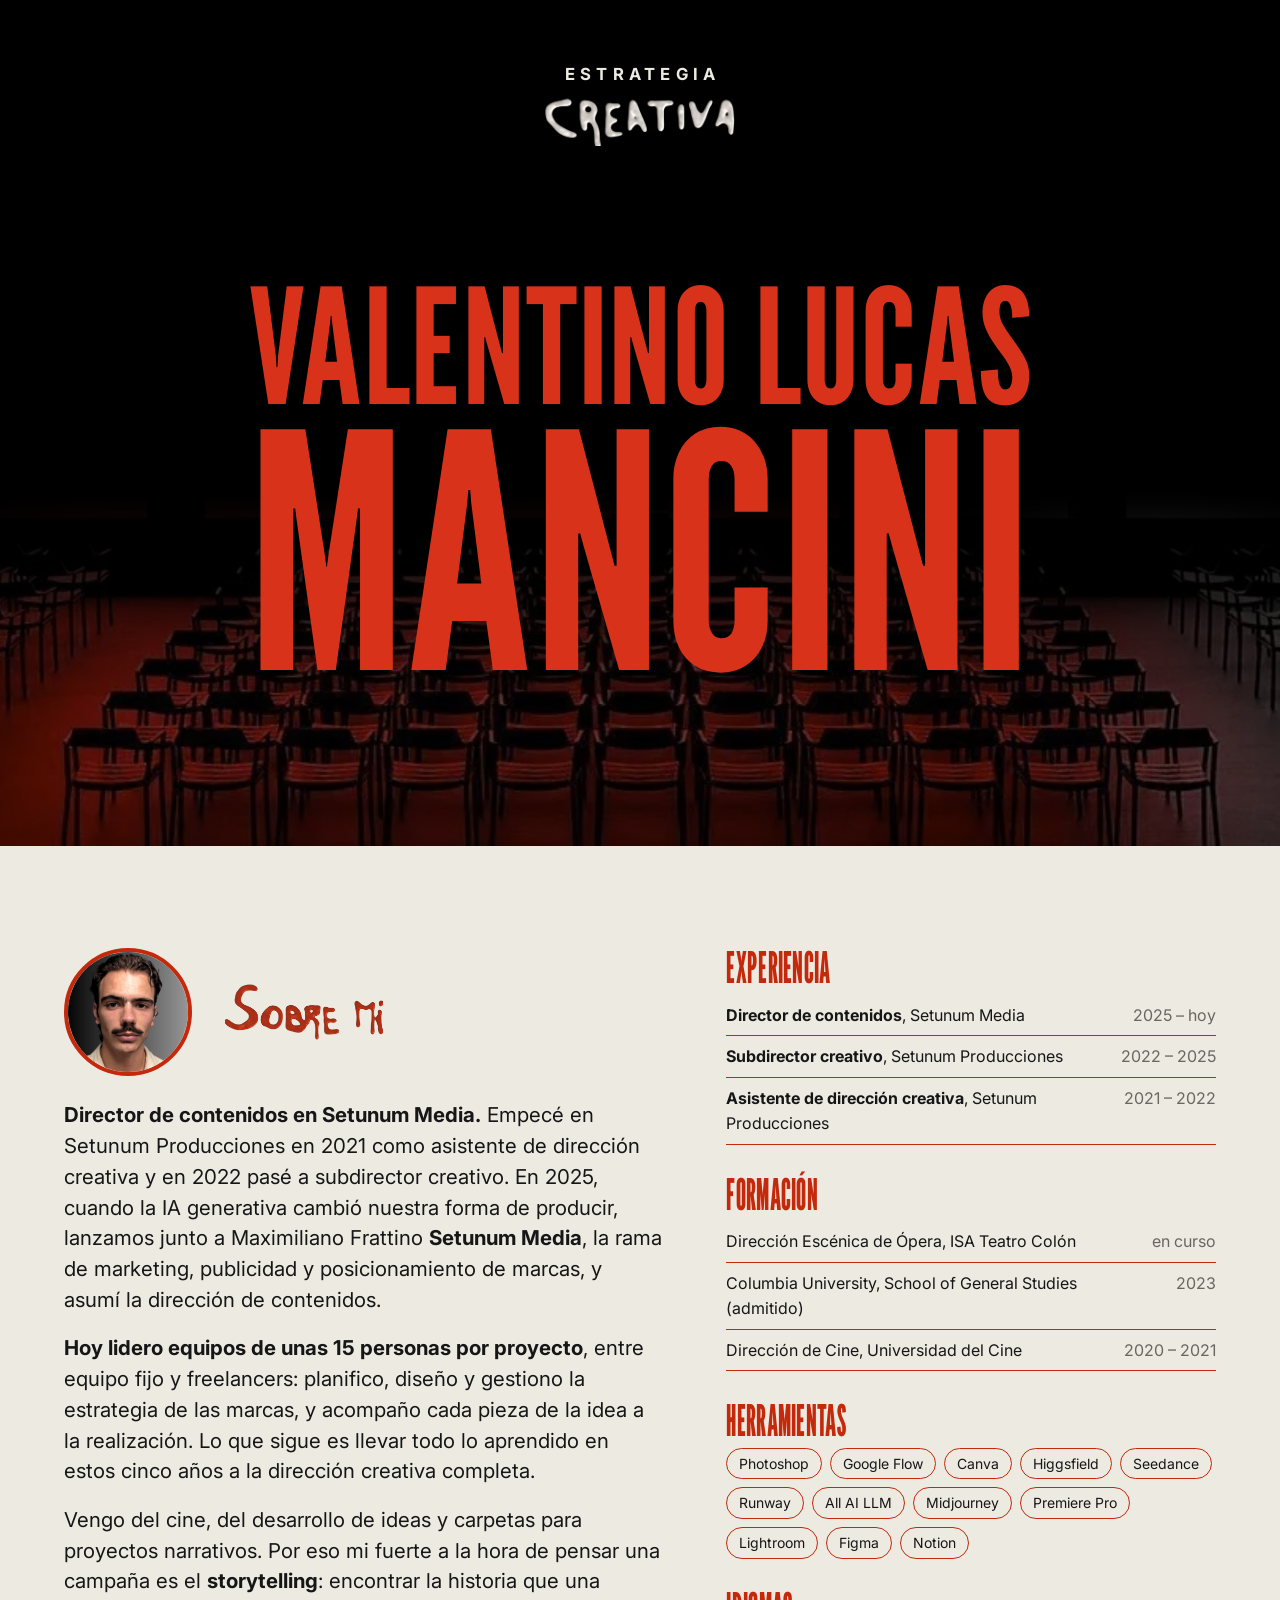
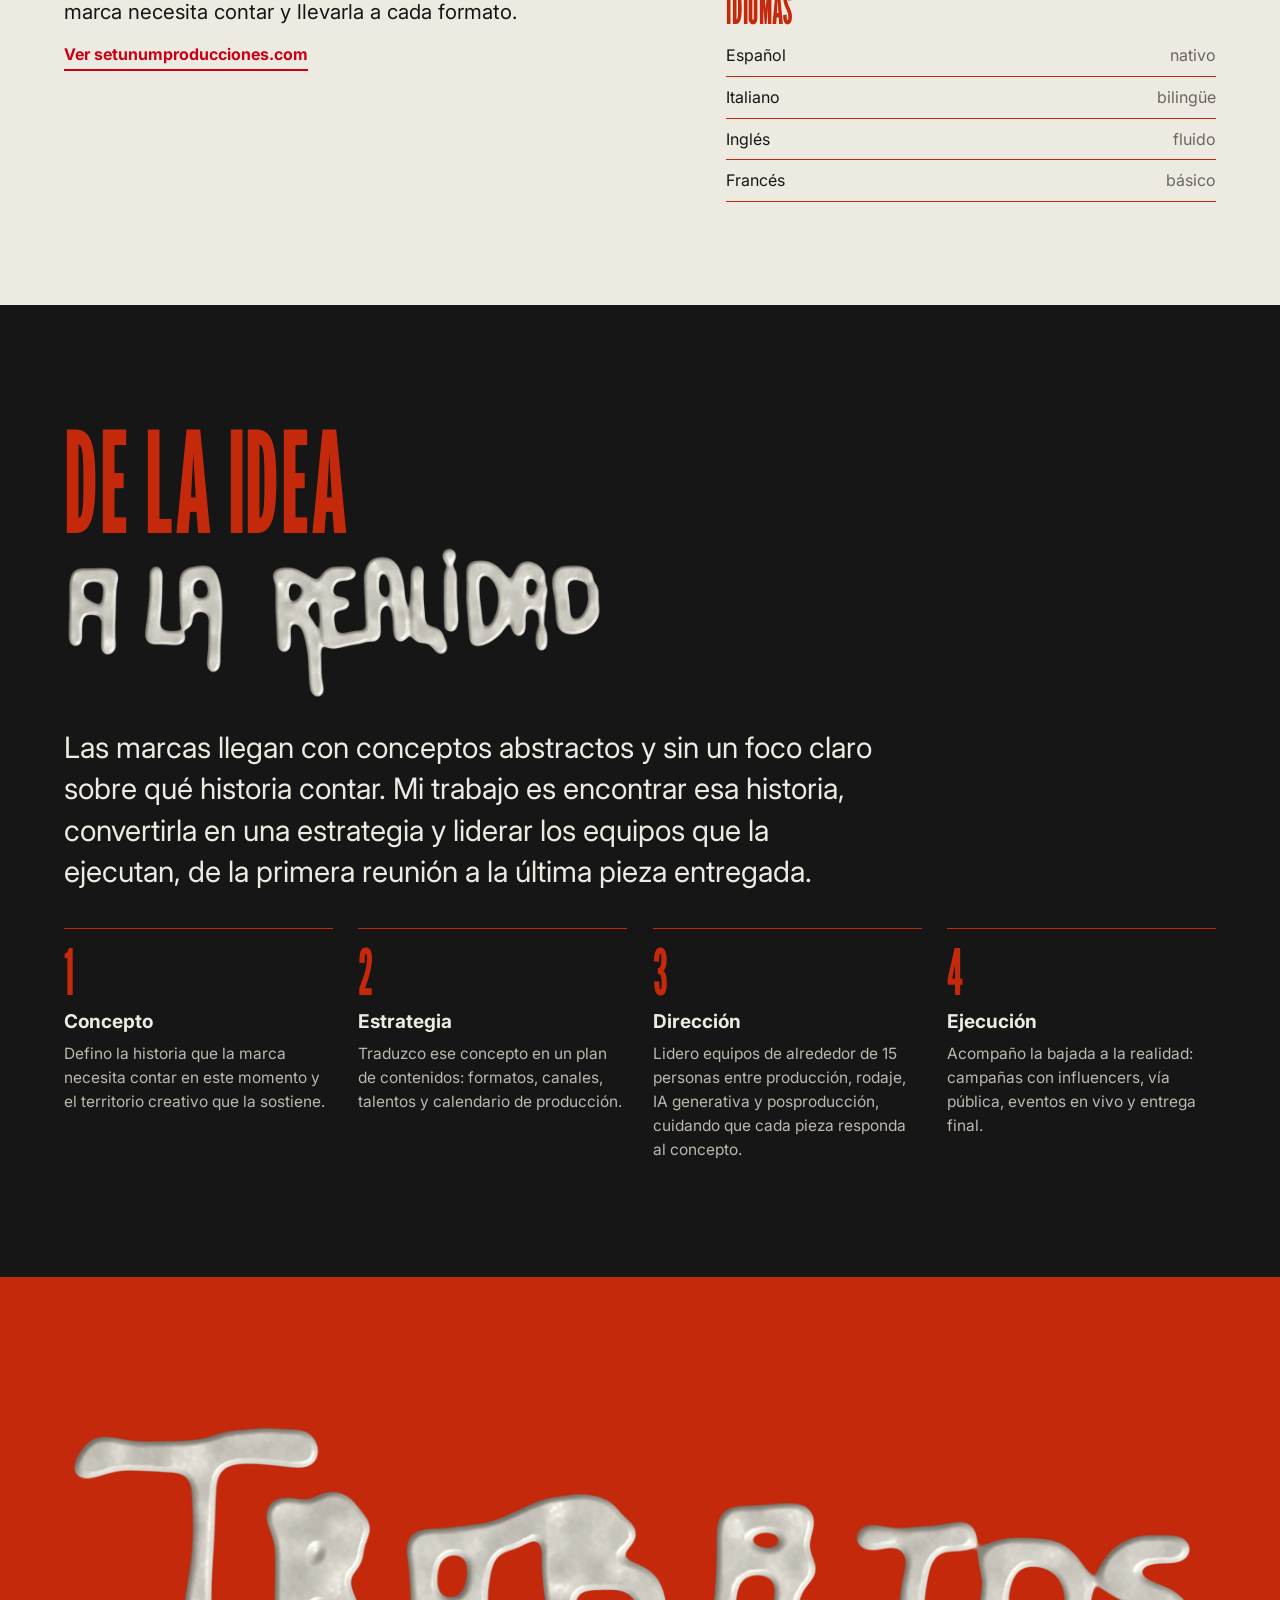
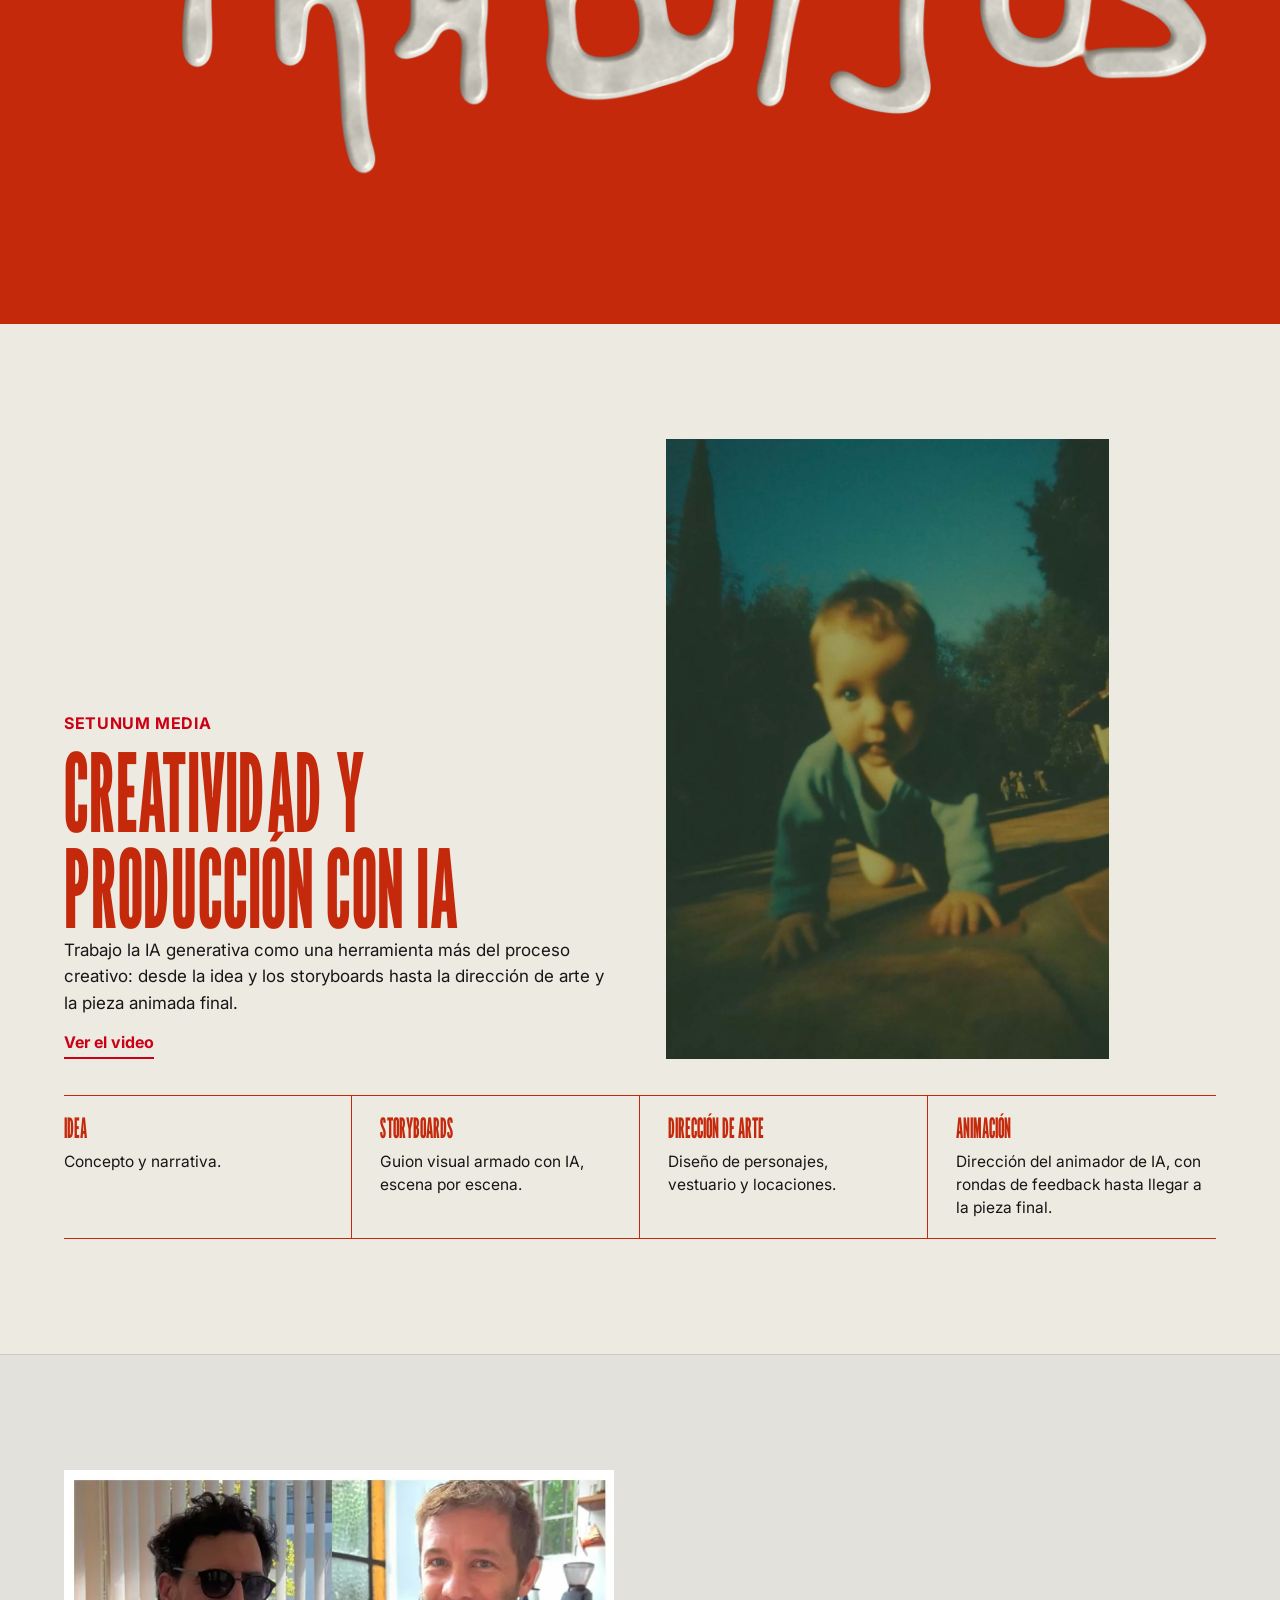
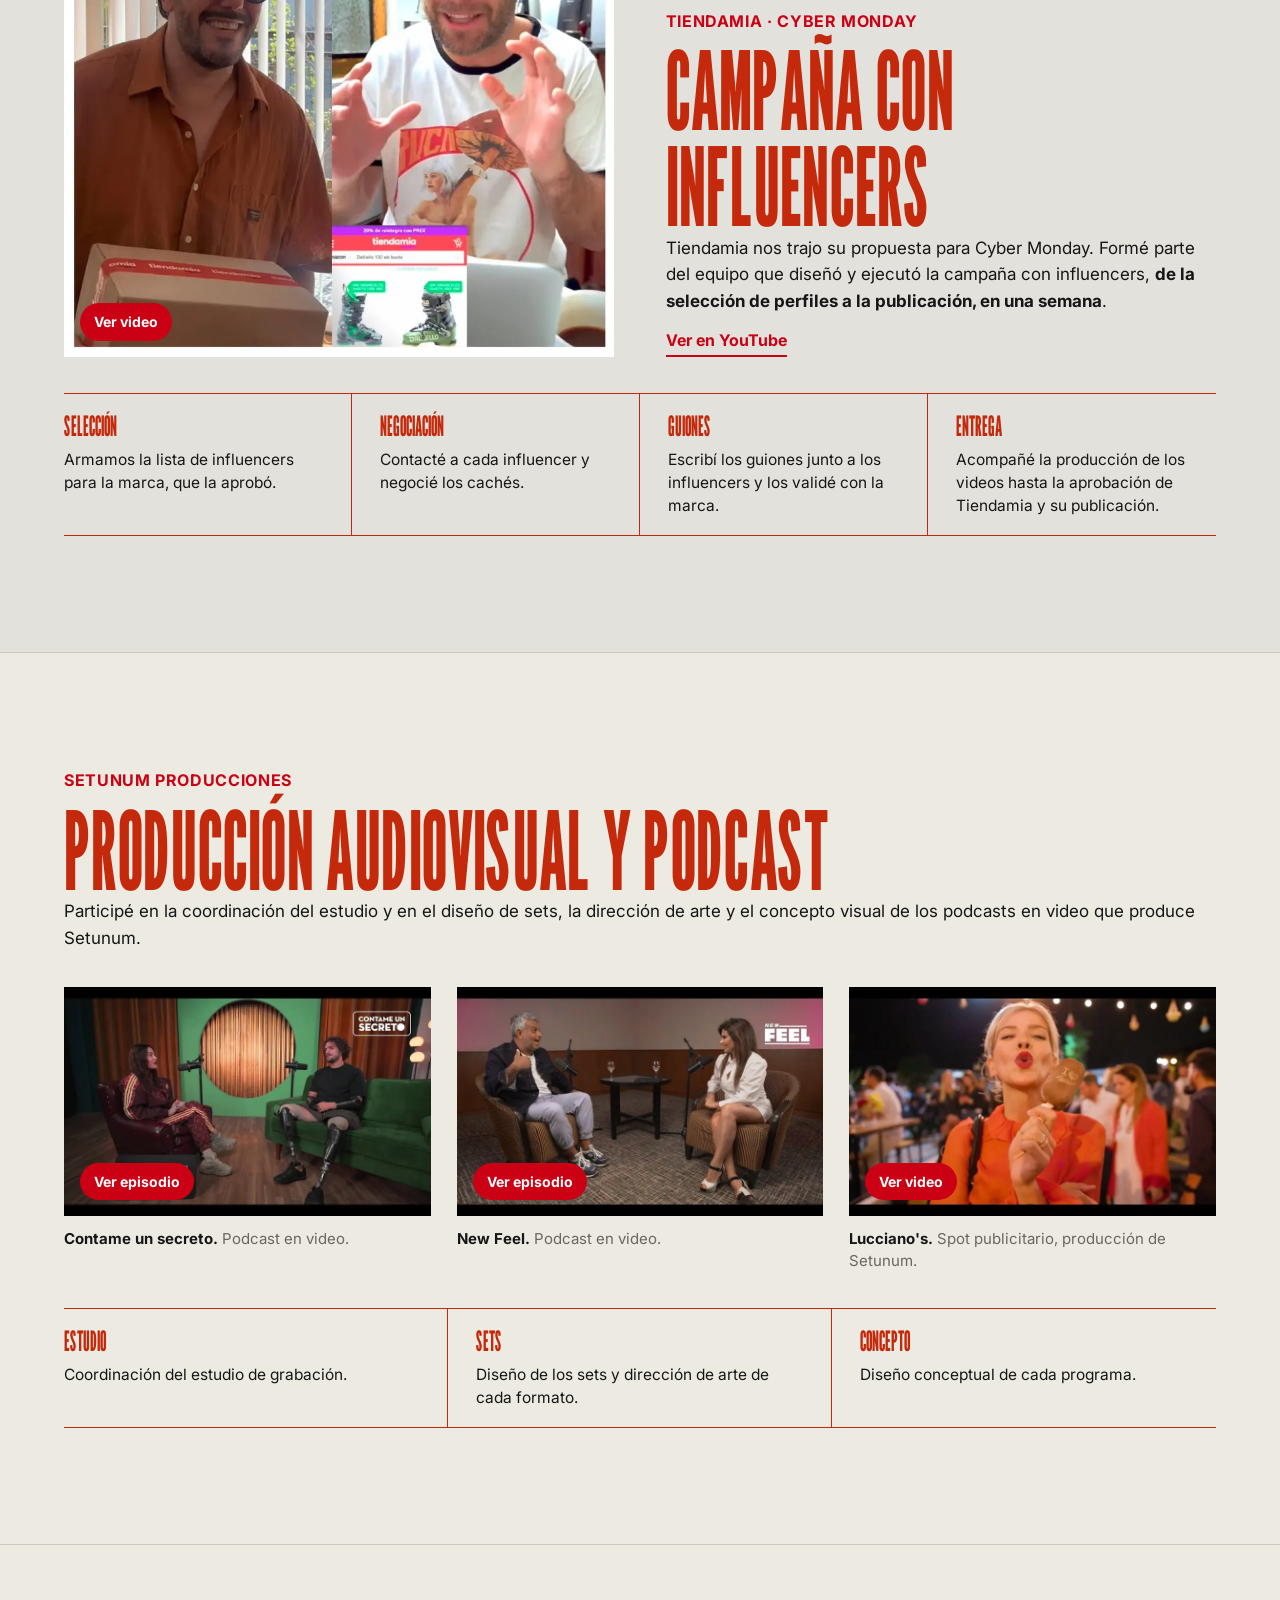
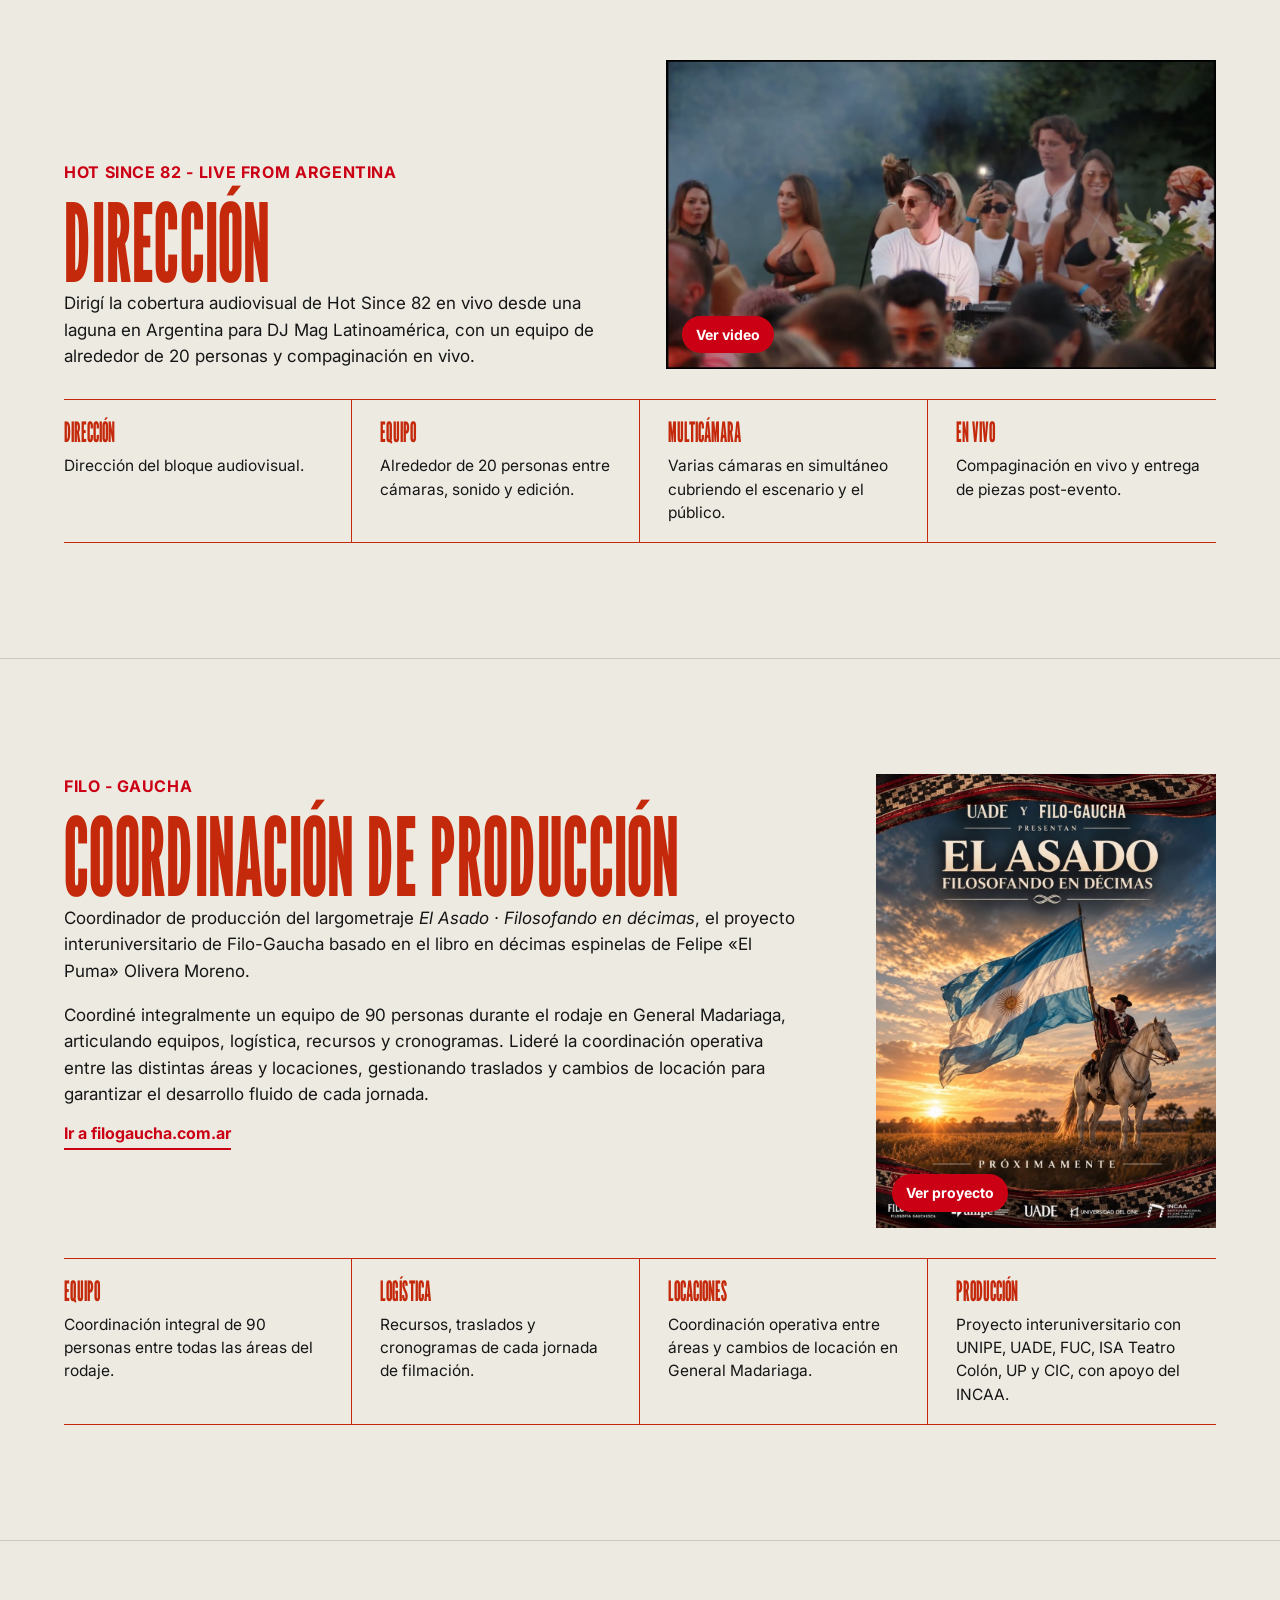
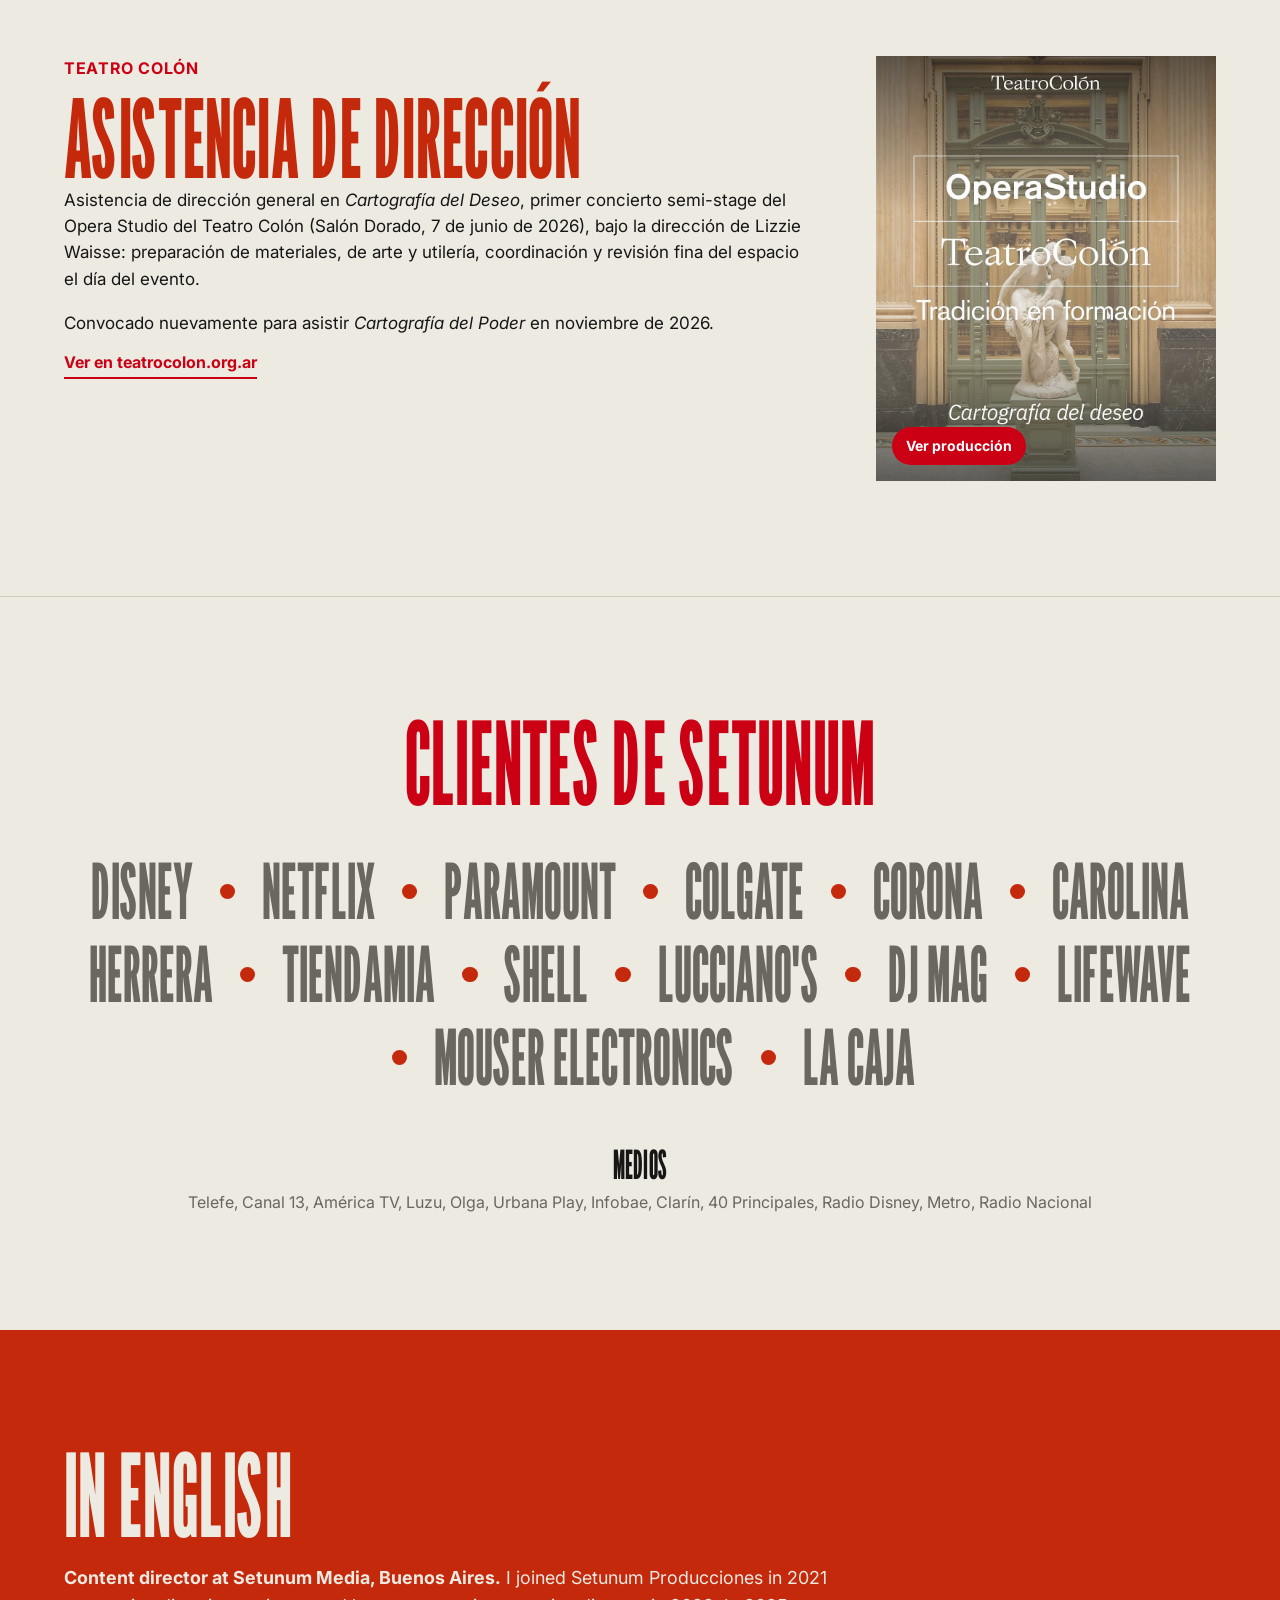
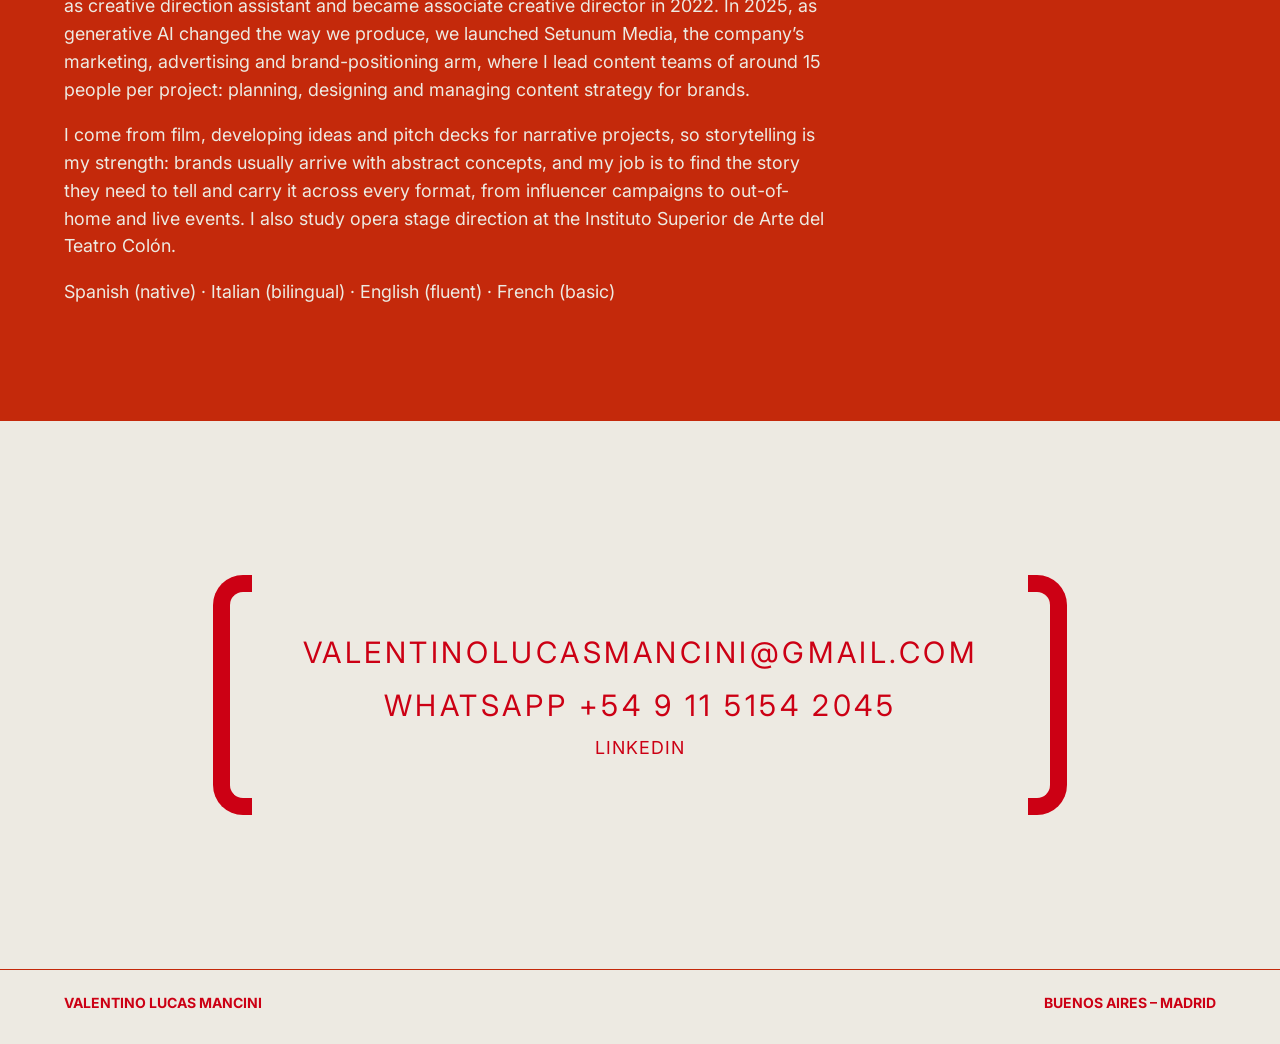
==== index.html @ 6eb77cfa "Portfolio: sitio estático desde el diseño de Claude Design index.html + img/, sin dependencias ni bu" ====
<!DOCTYPE html>
<html lang="es">
<head>
<meta charset="utf-8">
<meta name="viewport" content="width=device-width, initial-scale=1, viewport-fit=cover">
<title>Valentino Lucas Mancini · Director de contenidos</title>
<meta name="description" content="Portfolio de Valentino Lucas Mancini, director de contenidos en Buenos Aires.">
<link rel="preconnect" href="https://fonts.googleapis.com">
<link rel="preconnect" href="https://fonts.gstatic.com" crossorigin>
<link href="https://fonts.googleapis.com/css2?family=League+Gothic:wdth@75..100&family=Inter:ital,wght@0,300..800;1,300..500&display=swap" rel="stylesheet">
<style>
:root{
  --bg:#EDEAE2; --bg2:#E3E1DC; --ink:#161616; --muted:#6a6660; --line:#cfc9bd;
  --red:#C4290B; --red2:#CC0014; --onred:#EDEAE2;
  --display:"League Gothic","Oswald","Arial Narrow",Impact,sans-serif;
  --body:"Inter",system-ui,-apple-system,"Segoe UI",Helvetica,Arial,sans-serif;
  --pad:clamp(20px,5vw,72px);
  box-sizing:border-box;
  padding-top:env(safe-area-inset-top,0px);
  padding-bottom:env(safe-area-inset-bottom,0px);
}
@media (prefers-color-scheme:dark){
  :root:not([data-theme="light"]){
    --bg:#141312; --bg2:#1c1a18; --ink:#EDEAE2; --muted:#a39d94; --line:#34302c;
    --red:#E24A22; --red2:#F0473A;
  }
}
:root[data-theme="dark"]{
  --bg:#141312; --bg2:#1c1a18; --ink:#EDEAE2; --muted:#a39d94; --line:#34302c;
  --red:#E24A22; --red2:#F0473A;
}
html{scroll-behavior:smooth;height:100%}
*,*::before,*::after{box-sizing:border-box;margin:0;padding:0}
body{background:var(--bg);color:var(--ink);font-family:var(--body);font-size:17px;line-height:1.55;-webkit-font-smoothing:antialiased}
img{max-width:100%;display:block}
a{color:inherit}
a:focus-visible{outline:3px solid var(--red2);outline-offset:3px}
.g{font-family:var(--display);font-variation-settings:"wdth" 75;font-weight:400;text-transform:uppercase;line-height:.88;color:var(--red);letter-spacing:.3px}
.sr-only{position:absolute;width:1px;height:1px;padding:0;margin:-1px;overflow:hidden;clip:rect(0,0,0,0);white-space:nowrap;border:0}
.lettering{line-height:0;font-size:0}
.lettering img{width:100%;height:auto}

/* hero */
.hero{position:relative;background:#000;height:calc(100svh - 54px - env(safe-area-inset-top,0px));min-height:460px;display:flex;flex-direction:column;align-items:center;overflow:hidden;padding:clamp(22px,4vh,44px) clamp(12px,3vw,40px) clamp(18px,3vh,36px)}
.hero .seats{position:absolute;left:0;right:0;bottom:0;width:100%;height:42%;object-fit:cover;object-position:top;opacity:.5;-webkit-mask-image:linear-gradient(to bottom,transparent,#000 60%);mask-image:linear-gradient(to bottom,transparent,#000 60%)}
.role{position:relative;z-index:1;width:227px;height:20px;color:#EDEAE2;font-weight:700;font-size:clamp(12px,1.3vw,18px);letter-spacing:clamp(.12em,.9vw,.32em);text-transform:uppercase;text-align:center;margin-left:.32em}
.role span{font-family:var(--body)}
.hero-word{position:relative;z-index:1;width:192px;height:90px;object-fit:cover}
.name{position:relative;z-index:1;flex:1;min-height:0;width:min(817px,100%);display:flex;flex-direction:column;justify-content:center;align-items:center;font-family:var(--display);font-variation-settings:"wdth" 75;font-weight:400;text-transform:uppercase;color:#D8331A;line-height:.84;text-align:center;letter-spacing:.005em}
.name .ln{display:block;white-space:nowrap;font-size:clamp(90px,17vw,300px)}

/* sobre mí */
.intro{display:grid;grid-template-columns:1.1fr .9fr;gap:clamp(28px,5vw,80px);padding:clamp(56px,8vw,110px) var(--pad);max-width:1440px;margin:0 auto}
.intro .head{display:flex;align-items:center;gap:clamp(18px,2.6vw,36px);flex-wrap:wrap}
.pic{width:clamp(104px,10vw,148px);aspect-ratio:1;border-radius:50%;object-fit:cover;border:4px solid var(--red)}
.about-title img{width:158px;height:58px;object-fit:cover}
.intro .lead{font-size:clamp(18px,1.6vw,22px);line-height:1.5;margin-top:18px;max-width:58ch}
.intro .lead:first-of-type{margin-top:24px}
.facts{align-self:start}
.facts h3{font-size:clamp(34px,3.4vw,46px);margin:0 0 8px}
.facts .blk{margin-bottom:30px}
.facts .blk:last-child{margin-bottom:0}
.row{display:flex;justify-content:space-between;align-items:baseline;gap:18px;padding:8px 0;border-bottom:1.5px solid var(--red);font-size:16px}
.row>div{min-width:0}
.row span{color:var(--muted);white-space:nowrap}
.tools{display:flex;flex-wrap:wrap;gap:8px;margin-top:6px}
.tools span{border:1.5px solid var(--red);color:var(--ink);border-radius:999px;padding:4px 12px;font-size:14px}

/* proceso */
.story{background:#161616;color:#EDEAE2;padding:clamp(64px,9vw,120px) var(--pad)}
.story h2{color:var(--red);font-size:clamp(70px,11vw,170px)}
.story-word{width:540px;height:auto}
.story .big{font-size:clamp(22px,2.3vw,32px);line-height:1.4;max-width:46ch;margin-top:26px;color:#EDEAE2}
.steps{display:grid;grid-template-columns:repeat(4,1fr);gap:clamp(14px,2vw,28px);margin-top:36px}
.step{border-top:1.5px solid var(--red);padding-top:14px}
.step .n{font-family:var(--display);font-variation-settings:"wdth" 75;font-size:64px;line-height:.9;color:var(--red)}
.step h4{font-size:19px;margin:6px 0;color:#EDEAE2}
.step p{font-size:15.5px;color:#bdb8ae}

/* divisor trabajos */
.divider{position:relative;background:var(--red);overflow:hidden;padding:clamp(70px,11vw,150px) var(--pad)}

/* casos */
.wrap{max-width:1440px;margin:0 auto;position:relative;z-index:1}
.cs{padding:clamp(64px,9vw,120px) var(--pad);border-bottom:1.5px solid var(--line)}
.cs.alt{background:var(--bg2)}
.cs .top{display:grid;grid-template-columns:1fr 1fr;gap:clamp(24px,4vw,64px);align-items:end}
.cs .top.poster{grid-template-columns:1.35fr .65fr;align-items:start}
.cs .top.poster .media{width:100%;max-width:340px;justify-self:end}
.cs .client{font-weight:700;color:var(--red2);font-size:16px;letter-spacing:.04em;margin-bottom:10px}
.cs h2{font-size:clamp(60px,8.5vw,128px)}
.meta{font-size:15px;color:var(--muted);margin-top:12px;line-height:1.45}
.meta b{color:var(--ink)}
.watch{display:inline-block;margin-top:14px;font-weight:700;font-size:16px;color:var(--red2);text-decoration:none;border-bottom:2px solid var(--red2);padding-bottom:2px}
.watch:hover{opacity:.75}
.media{display:block;position:relative;overflow:hidden;background:#000}
.media img{width:100%;height:100%;object-fit:cover;transition:transform .5s ease}
a.media:hover img{transform:scale(1.03)}
.play{position:absolute;left:16px;bottom:16px;background:var(--red2);color:#fff;font-weight:700;font-size:14px;padding:8px 14px;border-radius:999px}
.three{display:grid;grid-template-columns:repeat(3,1fr);gap:clamp(14px,2vw,28px);margin-top:36px}
.three .media{aspect-ratio:16/10}
.fields{display:grid;grid-template-columns:repeat(5,1fr);gap:0;margin-top:36px;border-top:1.5px solid var(--red)}
.fields.f4{grid-template-columns:repeat(4,1fr)}
.fields.f3{grid-template-columns:repeat(3,1fr)}
.fields>div{padding:18px 28px;border-right:1.5px solid var(--red);border-bottom:1.5px solid var(--red);font-size:15.5px;line-height:1.5}
.fields>div:first-child{padding-left:0}
.fields>div:last-child{border-right:none;padding-right:0}
.fields h4{font-family:var(--display);font-variation-settings:"wdth" 75;font-weight:400;text-transform:uppercase;color:var(--red);font-size:28px;line-height:1;margin-bottom:8px}

/* clientes */
.clientes{padding:clamp(64px,9vw,120px) var(--pad);text-align:center}
.clientes h2{font-size:clamp(60px,9vw,120px);color:var(--red2)}
.cl{font-family:var(--display);font-variation-settings:"wdth" 75;text-transform:uppercase;font-size:clamp(40px,6vw,84px);line-height:1.08;color:var(--muted);margin-top:36px}
.cl i{display:inline-block;width:.2em;height:.2em;border-radius:50%;background:var(--red);margin:0 .35em;vertical-align:middle;position:relative;top:-.08em}
.medios{margin-top:48px}
.medios h3{font-size:40px;color:var(--ink)}
.medios p{color:var(--muted);margin-top:8px;font-size:16px}

/* english */
.en{background:var(--red);color:var(--onred);padding:clamp(64px,9vw,120px) var(--pad)}
.en h2{color:var(--onred);font-size:clamp(64px,9vw,130px)}
.en p{max-width:70ch;font-size:clamp(17px,1.4vw,20px);margin-top:18px}

/* contacto */
.contacto{padding:clamp(80px,12vw,160px) var(--pad);display:flex;justify-content:center}
.brk{position:relative;padding:clamp(28px,4vw,56px) clamp(40px,7vw,110px);text-align:center;color:var(--red2)}
.brk::before,.brk::after{content:"";position:absolute;top:0;bottom:0;width:clamp(26px,3vw,46px);border:clamp(10px,1.4vw,20px) solid var(--red2)}
.brk::before{left:0;border-right:none;border-radius:30px 0 0 30px}
.brk::after{right:0;border-left:none;border-radius:0 30px 30px 0}
.brk a{text-decoration:none;display:block;font-size:clamp(16px,2.3vw,32px);letter-spacing:.12em;line-height:1.8;word-break:break-word}
.brk a:hover{text-decoration:underline}
.brk .small{font-size:clamp(13px,1.4vw,19px);letter-spacing:.06em}
.brk .nw{white-space:nowrap}
footer{display:flex;justify-content:space-between;gap:12px;padding:22px var(--pad) 30px;font-weight:700;font-size:14px;color:var(--red2);border-top:1.5px solid var(--red)}

@media (max-width:860px){
  .intro,.cs .top,.cs .top.poster{grid-template-columns:1fr}
  .cs .top.poster .media{justify-self:start}
  .three{grid-template-columns:1fr}
  .steps{grid-template-columns:1fr 1fr}
  .fields,.fields.f4,.fields.f3{grid-template-columns:1fr}
  .fields>div,.fields>div:first-child,.fields>div:last-child{padding:18px 0;border-right:none}
}
@media (prefers-reduced-motion:reduce){html{scroll-behavior:auto}.media img{transition:none}}
</style>
</head>
<body>
<header class="hero" id="top">
  <img class="seats" src="img/hero-butacas.webp" alt="">
  <p class="role"><br><span>Estrategia</span></p>
  <img class="lettering hero-word" src="img/titulo-creativa.webp" alt="Creativa" width="800" height="411">
  <h1 class="name" id="name" aria-label="Valentino Lucas Mancini"><span class="ln">Valentino</span><span class="ln">Lucas</span><span class="ln">Mancini</span></h1>
</header>

<section class="intro" id="sobre-mi">
  <div>
    <div class="head"><img class="pic" src="img/retrato.webp" alt="Retrato de Valentino Lucas Mancini"><h2 class="lettering about-title"><img src="img/titulo-sobre-mi.webp" alt="Sobre mí" width="640" height="229"></h2></div>
    <p class="lead"><b>Director de contenidos en Setunum Media.</b> Empecé en Setunum Producciones en 2021 como asistente de dirección creativa y en 2022 pasé a subdirector creativo. En 2025, cuando la IA generativa cambió nuestra forma de producir, lanzamos junto a Maximiliano Frattino <b>Setunum Media</b>, la rama de marketing, publicidad y posicionamiento de marcas, y asumí la dirección de contenidos.</p>
    <p class="lead"><b>Hoy lidero equipos de unas 15 personas por proyecto</b>, entre equipo fijo y freelancers: planifico, diseño y gestiono la estrategia de las marcas, y acompaño cada pieza de la idea a la realización. Lo que sigue es llevar todo lo aprendido en estos cinco años a la dirección creativa completa.</p>
    <p class="lead">Vengo del cine, del desarrollo de ideas y carpetas para proyectos narrativos. Por eso mi fuerte a la hora de pensar una campaña es el <b>storytelling</b>: encontrar la historia que una marca necesita contar y llevarla a cada formato.</p>
    <a class="watch" href="https://setunumproducciones.com" target="_blank" rel="noopener">Ver setunumproducciones.com</a>
  </div>
  <div class="facts">
    <div class="blk">
      <h3 class="g">Experiencia</h3>
      <div class="row"><div><b>Director de contenidos</b>, Setunum Media</div><span>2025 – hoy</span></div>
      <div class="row"><div><b>Subdirector creativo</b>, Setunum Producciones</div><span>2022 – 2025</span></div>
      <div class="row"><div><b>Asistente de dirección creativa</b>, Setunum Producciones</div><span>2021 – 2022</span></div>
    </div>
    <div class="blk">
      <h3 class="g">Formación</h3>
      <div class="row"><div>Dirección Escénica de Ópera, ISA Teatro Colón</div><span>en curso</span></div>
      <div class="row"><div>Columbia University, School of General Studies (admitido)</div><span>2023</span></div>
      <div class="row"><div>Dirección de Cine, Universidad del Cine</div><span>2020 – 2021</span></div>
    </div>
    <div class="blk">
      <h3 class="g">HERRAMIENTAS</h3>
      <div class="tools"><span>Photoshop</span><span>Google Flow</span><span>Canva</span><span>Higgsfield</span><span>Seedance</span><span>Runway</span><span>All AI LLM</span><span>Midjourney</span><span>Premiere Pro</span><span>Lightroom</span><span>Figma</span><span>Notion</span></div>
    </div>
    <div class="blk">
      <h3 class="g">Idiomas</h3>
      <div class="row"><div>Español</div><span>nativo</span></div>
      <div class="row"><div>Italiano</div><span>bilingüe</span></div>
      <div class="row"><div>Inglés</div><span>fluido</span></div>
      <div class="row"><div>Francés</div><span>básico</span></div>
    </div>
  </div>
</section>

<section class="story" id="storytelling">
  <div class="wrap">
    <h2 class="g">De la idea<span class="sr-only"> a la realidad</span></h2>
    <img class="lettering story-word" src="img/titulo-a-la-realidad.webp" alt="" width="1200" height="350">
    <p class="big">Las marcas llegan con conceptos abstractos y sin un foco claro sobre qué historia contar. Mi trabajo es encontrar esa historia, convertirla en una estrategia y liderar los equipos que la ejecutan, de la primera reunión a la última pieza entregada.</p>
    <div class="steps">
      <div class="step"><div class="n">1</div><h4>Concepto</h4><p>Defino la historia que la marca necesita contar en este momento y el territorio creativo que la sostiene.</p></div>
      <div class="step"><div class="n">2</div><h4>Estrategia</h4><p>Traduzco ese concepto en un plan de contenidos: formatos, canales, talentos y calendario de producción.</p></div>
      <div class="step"><div class="n">3</div><h4>Dirección</h4><p>Lidero equipos de alrededor de 15 personas entre producción, rodaje, IA generativa y posproducción, cuidando que cada pieza responda al concepto.</p></div>
      <div class="step"><div class="n">4</div><h4>Ejecución</h4><p>Acompaño la bajada a la realidad: campañas con influencers, vía pública, eventos en vivo y entrega final.</p></div>
    </div>
  </div>
</section>

<section class="divider" id="trabajos">
  <h2 class="lettering divider-word"><img src="img/titulo-trabajos.webp" alt="Trabajos" width="2400" height="760"></h2>
</section>

<!-- IA -->
<section class="cs">
  <div class="wrap">
    <div class="top">
      <div>
        <p class="client">SETUNUM MEDIA</p>
        <h2 class="g">Creatividad y producción con IA</h2>
        <p class="txt">Trabajo la IA generativa como una herramienta más del proceso creativo: desde la idea y los storyboards hasta la dirección de arte y la pieza animada final.</p>
        <a class="watch" href="https://setunum.b-cdn.net/5.-0501.mp4" target="_blank" rel="noopener">Ver el video</a>
      </div>
      <a class="media" href="https://setunum.b-cdn.net/5.-0501.mp4" target="_blank" rel="noopener" style="aspect-ratio:906/1268;max-height:620px"><img src="img/ia-creatividad.jpg" alt="Pieza animada con IA generativa de Setunum Media"></a>
    </div>
    <div class="fields f4">
      <div><h4>Idea</h4>Concepto y narrativa.</div>
      <div><h4>STORYBOARDS</h4>Guion visual armado con IA, escena por escena.</div>
      <div><h4>Dirección de arte</h4>Diseño de personajes, vestuario y locaciones.</div>
      <div><h4>Animación</h4>Dirección del animador de IA, con rondas de feedback hasta llegar a la pieza final.</div>
    </div>
  </div>
</section>

<!-- TALENT -->
<section class="cs alt">
  <div class="wrap">
    <div class="top">
      <a class="media" href="https://www.youtube.com/shorts/y4ZYtV2l1Ug" target="_blank" rel="noopener" style="aspect-ratio:1090/964;max-height:600px"><img src="img/tiendamia.webp" alt="Dos influencers en una acción para Tiendamia" loading="lazy"><span class="play">Ver video</span></a>
      <div>
        <p class="client">TIENDAMIA · CYBER MONDAY</p>
        <h2 class="g">Campaña con influencers</h2>
        <p class="txt">Tiendamia nos trajo su propuesta para Cyber Monday. Formé parte del equipo que diseñó y ejecutó la campaña con influencers, <b>de la selección de perfiles a la publicación, en una semana</b>.</p>
        <a class="watch" href="https://www.youtube.com/shorts/y4ZYtV2l1Ug" target="_blank" rel="noopener">Ver en YouTube</a>
      </div>
    </div>
    <div class="fields f4">
      <div><h4>Selección</h4>Armamos la lista de influencers para la marca, que la aprobó.</div>
      <div><h4>Negociación</h4>Contacté a cada influencer y negocié los cachés.</div>
      <div><h4>Guiones</h4>Escribí los guiones junto a los influencers y los validé con la marca.</div>
      <div><h4>Entrega</h4>Acompañé la producción de los videos hasta la aprobación de Tiendamia y su publicación.</div>
    </div>
  </div>
</section>

<!-- AUDIOVISUAL -->
<section class="cs">
  <div class="wrap">
    <p class="client">SETUNUM PRODUCCIONES</p>
    <h2 class="g">Producción audiovisual y podcast</h2>
    <p class="txt">Participé en la coordinación del estudio y en el diseño de sets, la dirección de arte y el concepto visual de los podcasts en video que produce Setunum.</p>
    <div class="three">
      <div>
        <a class="media" href="https://www.youtube.com/watch?v=34-v3hFXl3o&amp;t=535s" target="_blank" rel="noopener"><img src="img/contame-un-secreto.webp" alt="Set del podcast Contame un secreto" loading="lazy"><span class="play">Ver episodio</span></a>
        <p class="meta"><b>Contame un secreto.</b> Podcast en video.</p>
      </div>
      <div>
        <a class="media" href="https://www.youtube.com/watch?v=5Zik13RgtS4" target="_blank" rel="noopener"><img src="img/new-feel.webp" alt="Set del podcast New Feel" loading="lazy"><span class="play">Ver episodio</span></a>
        <p class="meta"><b>New Feel.</b> Podcast en video.</p>
      </div>
      <div>
        <a class="media" href="https://www.youtube.com/watch?v=9pjytK4rH3I" target="_blank" rel="noopener"><img src="img/luccianos.webp" alt="Spot de Lucciano's" loading="lazy"><span class="play">Ver video</span></a>
        <p class="meta"><b>Lucciano's.</b> Spot publicitario, producción de Setunum.</p>
      </div>
    </div>
    <div class="fields f3">
      <div><h4>Estudio</h4>Coordinación del estudio de grabación.</div>
      <div><h4>Sets</h4>Diseño de los sets y dirección de arte de cada formato.</div>
      <div><h4>Concepto</h4>Diseño conceptual de cada programa.</div>
    </div>
  </div>
</section>

<!-- 05 DJ MAG · HOT SINCE 82 -->
<section class="cs">
  <div class="wrap">
    <div class="top">
      <div>
        <p class="client">HOT SINCE 82 - LIVE FROM ARGENTINA</p>
        <h2 class="g">DIRECCIÓN</h2>
        <p class="txt">Dirigí la cobertura audiovisual de Hot Since 82 en vivo desde una laguna en Argentina para DJ Mag Latinoamérica, con un equipo de alrededor de 20 personas y compaginación en vivo.</p>
      </div>
      <a class="media" href="https://www.youtube.com/watch?v=oJRU1vjx3Ik&amp;t=15s" target="_blank" rel="noopener" style="aspect-ratio:16/9"><img src="img/hot-since-82.jpg" alt="Hot Since 82 en cabina rodeado de público junto a una laguna" loading="lazy"><span class="play">Ver video</span></a>
    </div>
    <div class="fields f4" style="margin-top:30px">
      <div><h4>Dirección</h4>Dirección del bloque audiovisual.</div>
      <div><h4>Equipo</h4>Alrededor de 20 personas entre cámaras, sonido y edición.</div>
      <div><h4>Multicámara</h4>Varias cámaras en simultáneo cubriendo el escenario y el público.</div>
      <div><h4>En vivo</h4>Compaginación en vivo y entrega de piezas post-evento.</div>
    </div>
  </div>
</section>

<!-- ESCENA -->
<section class="cs" id="cine">
  <div class="wrap">
    <div class="top poster">
      <div>
        <p class="client">FILO - GAUCHA</p>
        <h2 class="g">COORDINACIÓN DE PRODUCCIÓN</h2>
        <p class="txt">Coordinador de producción del largometraje <em>El Asado · Filosofando en décimas</em>, el proyecto interuniversitario de Filo-Gaucha basado en el libro en décimas espinelas de Felipe «El Puma» Olivera Moreno.</p>
        <p class="txt" style="margin-top:18px">Coordiné integralmente un equipo de 90 personas durante el rodaje en General Madariaga, articulando equipos, logística, recursos y cronogramas. Lideré la coordinación operativa entre las distintas áreas y locaciones, gestionando traslados y cambios de locación para garantizar el desarrollo fluido de cada jornada.</p>
        <a class="watch" href="https://filogaucha.com.ar" target="_blank" rel="noopener">Ir a filogaucha.com.ar</a>
      </div>
      <a class="media" href="https://filogaucha.com.ar" target="_blank" rel="noopener" style="aspect-ratio:3/4"><img src="img/el-asado.jpg" alt="Afiche del largometraje El Asado · Filosofando en décimas" loading="lazy"><span class="play">Ver proyecto</span></a>
    </div>
    <div class="fields f4" style="margin-top:30px">
      <div><h4>Equipo</h4>Coordinación integral de 90 personas entre todas las áreas del rodaje.</div>
      <div><h4>Logística</h4>Recursos, traslados y cronogramas de cada jornada de filmación.</div>
      <div><h4>Locaciones</h4>Coordinación operativa entre áreas y cambios de locación en General Madariaga.</div>
      <div><h4>Producción</h4>Proyecto interuniversitario con UNIPE, UADE, FUC, ISA Teatro Colón, UP y CIC, con apoyo del INCAA.</div>
    </div>
  </div>
</section>
<section class="cs" id="escena">
  <div class="wrap">
    <div class="top poster">
      <div>
        <p class="client">TEATRO COLÓN</p>
        <h2 class="g">ASISTENCIA DE DIRECCIÓN</h2>
        <p class="txt">Asistencia de dirección general en <em>Cartografía del Deseo</em>, primer concierto semi-stage del Opera Studio del Teatro Colón (Salón Dorado, 7 de junio de 2026), bajo la dirección de Lizzie Waisse: preparación de materiales, de arte y utilería, coordinación y revisión fina del espacio el día del evento.</p>
        <p class="txt" style="margin-top:18px">Convocado nuevamente para asistir <em>Cartografía del Poder</em> en noviembre de 2026.</p>
        <a class="watch" href="https://teatrocolon.org.ar/produccion/cartografia-del-deseo/" target="_blank" rel="noopener">Ver en teatrocolon.org.ar</a>
      </div>
      <a class="media" href="https://teatrocolon.org.ar/produccion/cartografia-del-deseo/" target="_blank" rel="noopener" style="aspect-ratio:4/5"><img src="img/cartografia-del-deseo.jpg" alt="Afiche de Cartografía del Deseo, Opera Studio del Teatro Colón" loading="lazy"><span class="play">Ver producción</span></a>
    </div>
  </div>
</section>

<!-- CLIENTES -->
<section class="clientes">
  <h2 class="g">Clientes de Setunum</h2>
  <p class="cl">Disney<i></i>Netflix<i></i>Paramount<i></i>Colgate<i></i>Corona<i></i>Carolina Herrera<i></i>Tiendamia<i></i>Shell<i></i>Lucciano's<i></i>DJ Mag<i></i>LifeWave<i></i>Mouser Electronics<i></i>La Caja</p>
  <div class="medios">
    <h3 class="g">Medios</h3>
    <p>Telefe, Canal 13, América TV, Luzu, Olga, Urbana Play, Infobae, Clarín, 40 Principales, Radio Disney, Metro, Radio Nacional</p>
  </div>
</section>

<!-- ENGLISH -->
<section class="en" id="english">
  <div class="wrap">
    <h2 class="g">In English</h2>
    <p><b>Content director at Setunum Media, Buenos Aires.</b> I joined Setunum Producciones in 2021 as creative direction assistant and became associate creative director in 2022. In 2025, as generative AI changed the way we produce, we launched Setunum Media, the company’s marketing, advertising and brand-positioning arm, where I lead content teams of around 15 people per project: planning, designing and managing content strategy for brands.</p>
    <p>I come from film, developing ideas and pitch decks for narrative projects, so storytelling is my strength: brands usually arrive with abstract concepts, and my job is to find the story they need to tell and carry it across every format, from influencer campaigns to out-of-home and live events. I also study opera stage direction at the Instituto Superior de Arte del Teatro Colón.</p>
    <p>Spanish (native) · Italian (bilingual) · English (fluent) · French (basic)</p>
  </div>
</section>

<!-- CONTACTO -->
<section class="contacto" id="contacto">
  <div class="brk">
    <a href="mailto:valentinolucasmancini@gmail.com">VALENTINOLUCASMANCINI@GMAIL.COM</a>
    <a href="https://wa.me/5491151542045" target="_blank" rel="noopener">WHATSAPP <span class="nw">+54 9 11 5154 2045</span></a>
    <a class="small" href="https://www.linkedin.com/in/valentino-lucas-mancini-18b560244/" target="_blank" rel="noopener">LINKEDIN</a>
  </div>
</section>

<footer><span>VALENTINO LUCAS MANCINI</span><span>BUENOS AIRES – MADRID</span></footer>
<script>
(function(){
  var h=document.getElementById('name'), hero=h.parentElement, LH=.84;
  function fit(){
    var W=h.clientWidth, landscape=hero.clientWidth>hero.clientHeight*1.15;
    var words=landscape?['Valentino Lucas','Mancini']:['Valentino','Lucas','Mancini'];
    if(h.dataset.mode!==String(landscape)){
      h.innerHTML=words.map(function(w){return '<span class="ln">'+w+'</span>'}).join('');
      h.dataset.mode=String(landscape);
    }
    h.style.fontVariationSettings=landscape?'"wdth" 100':'"wdth" 75';
    var spans=h.querySelectorAll('.ln'), sizes=[];
    spans.forEach(function(sp){sp.style.fontSize='100px';sizes.push(100*W/sp.scrollWidth);});
    var total=sizes.reduce(function(a,b){return a+b*LH},0), avail=h.clientHeight;
    var k=total>avail?avail/total:1;
    spans.forEach(function(sp,i){sp.style.fontSize=(sizes[i]*k*.97)+'px';});
  }
  var t; window.addEventListener('resize',function(){clearTimeout(t);t=setTimeout(fit,80)});
  if(document.fonts&&document.fonts.ready){document.fonts.ready.then(fit)}
  fit();
})();
</script>
</body>
</html>
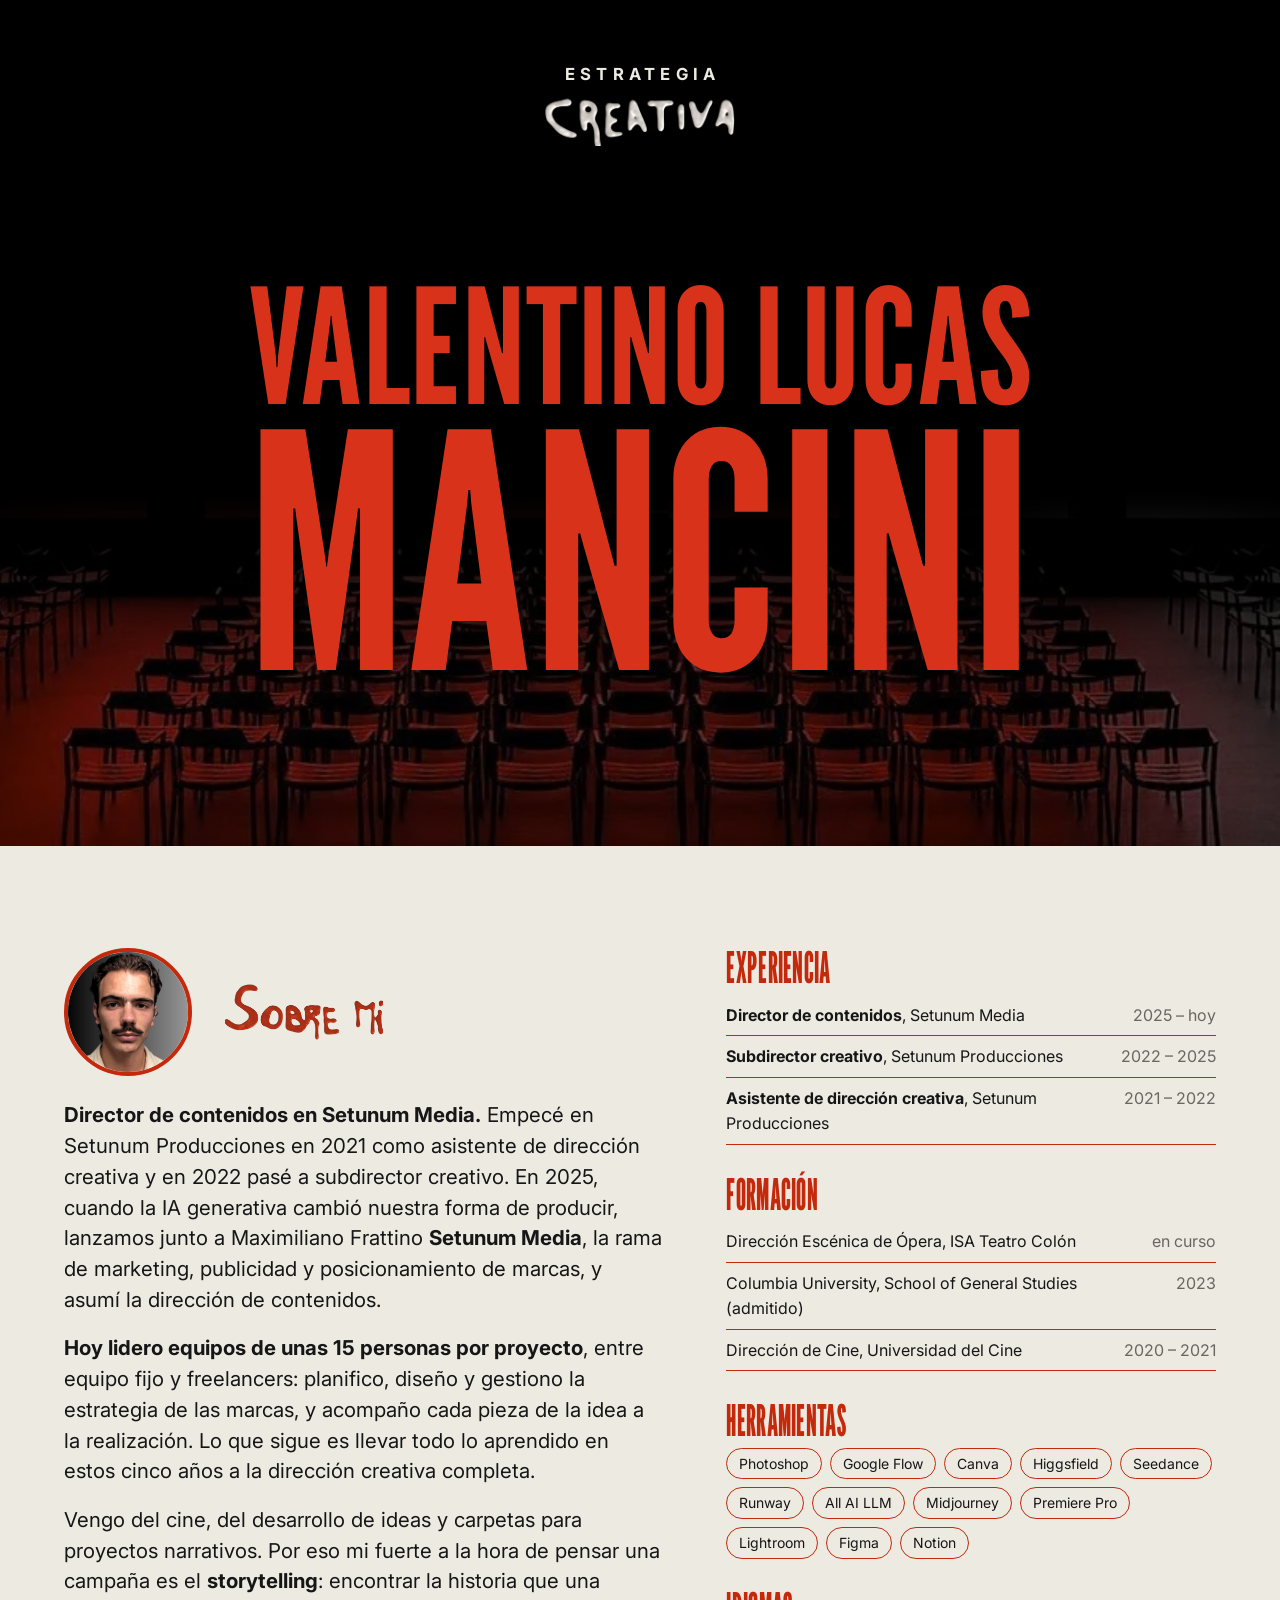
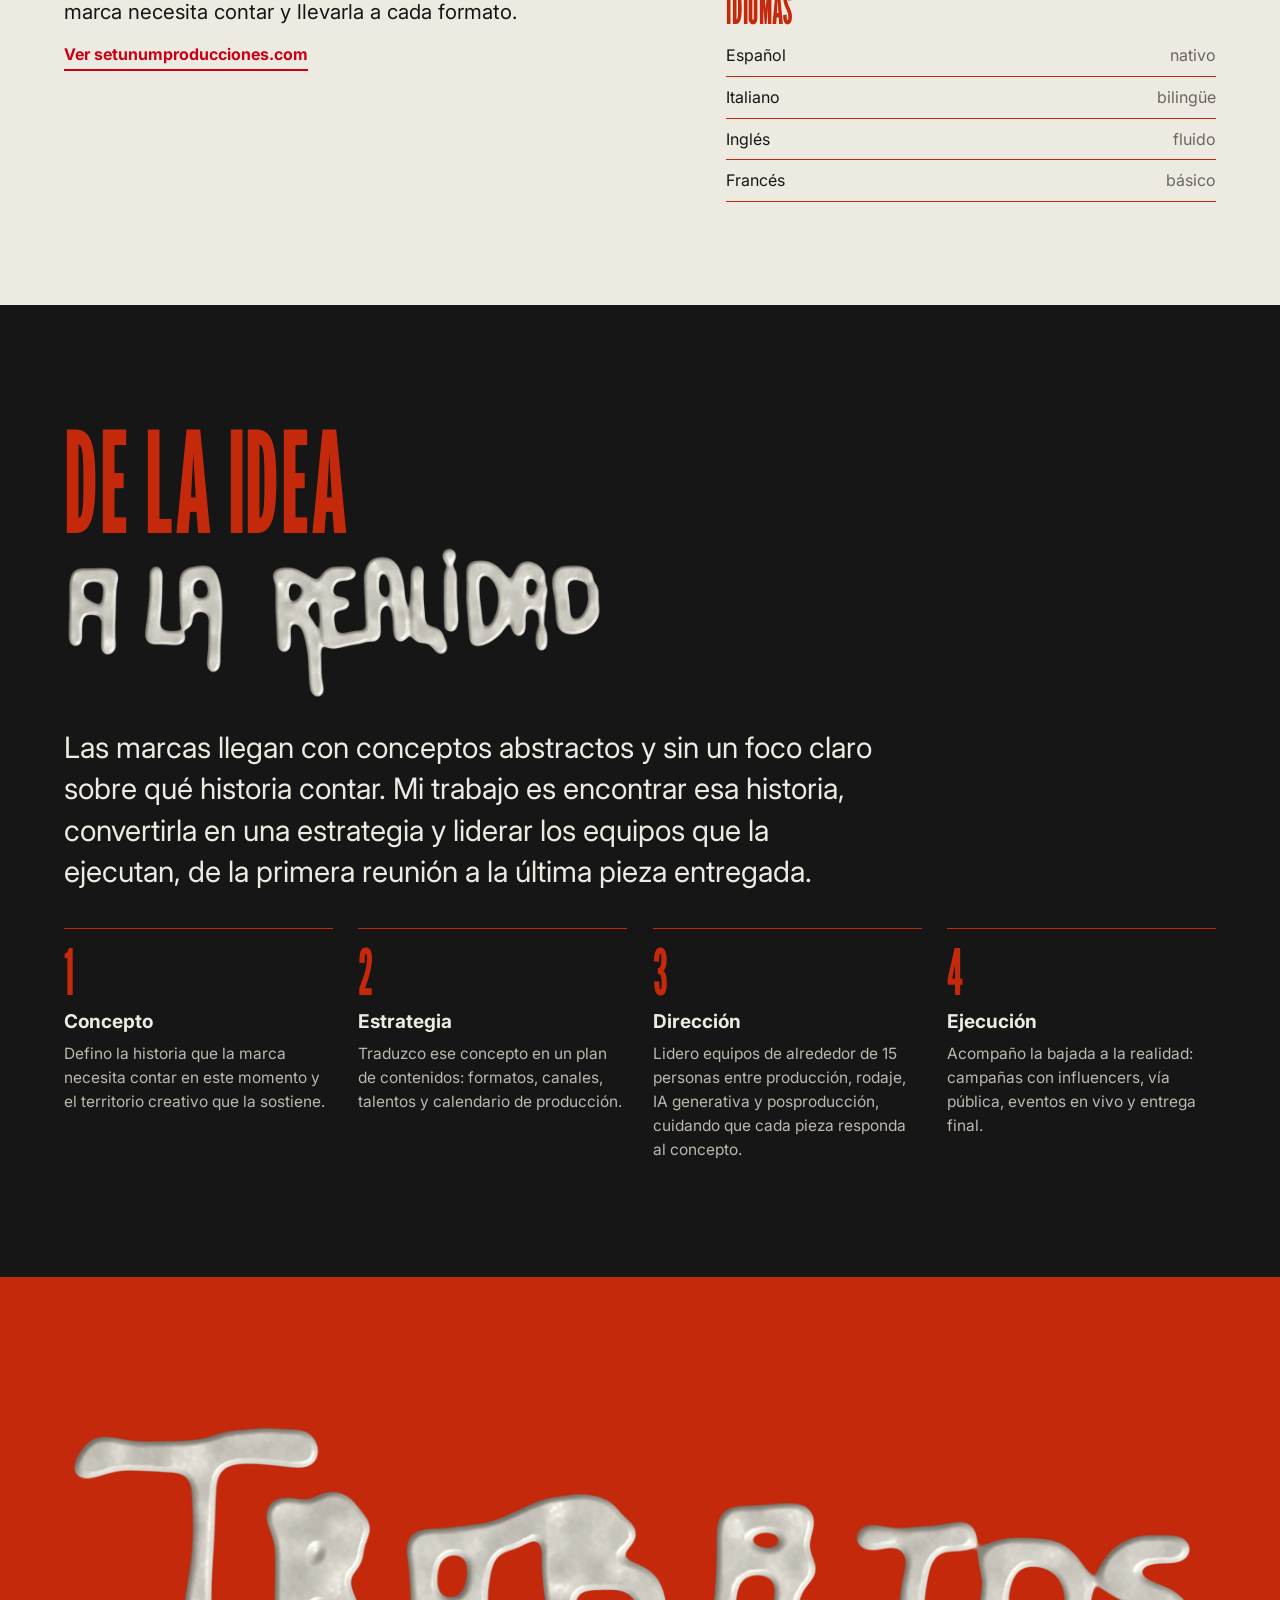
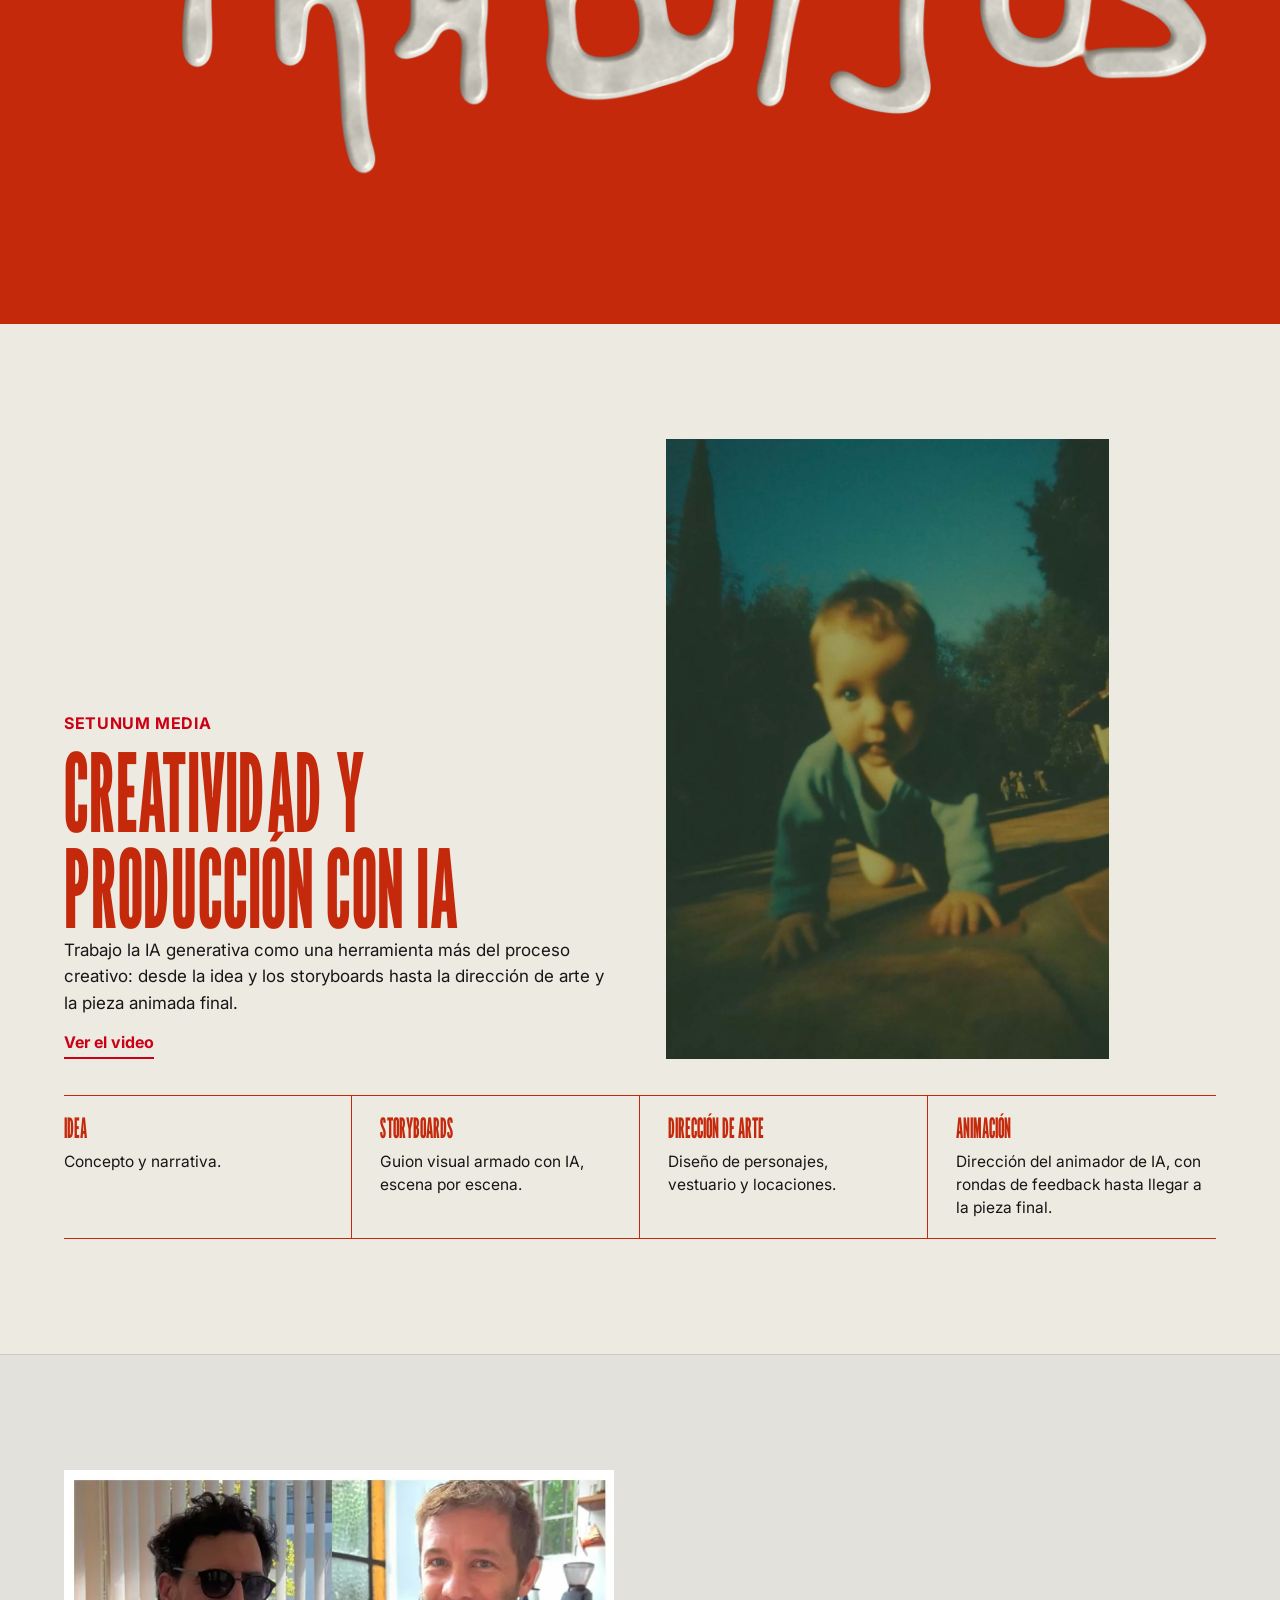
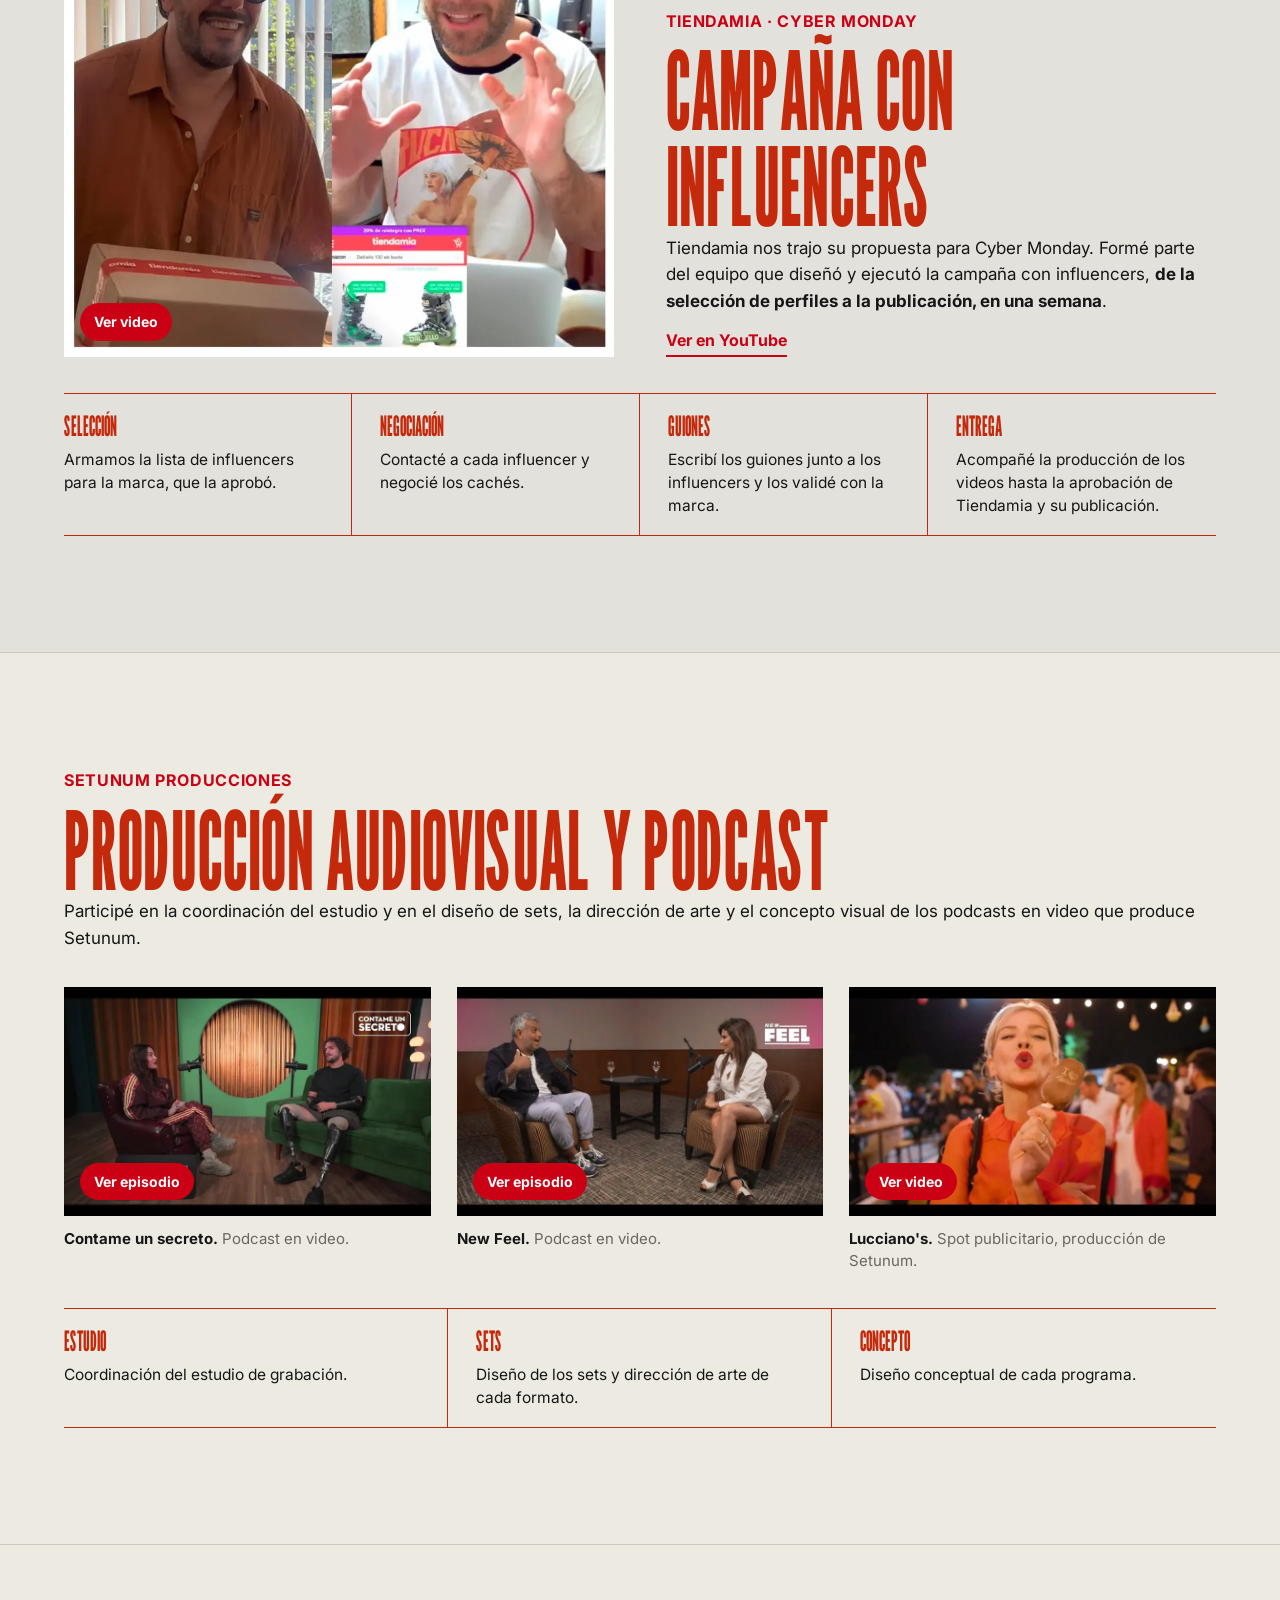
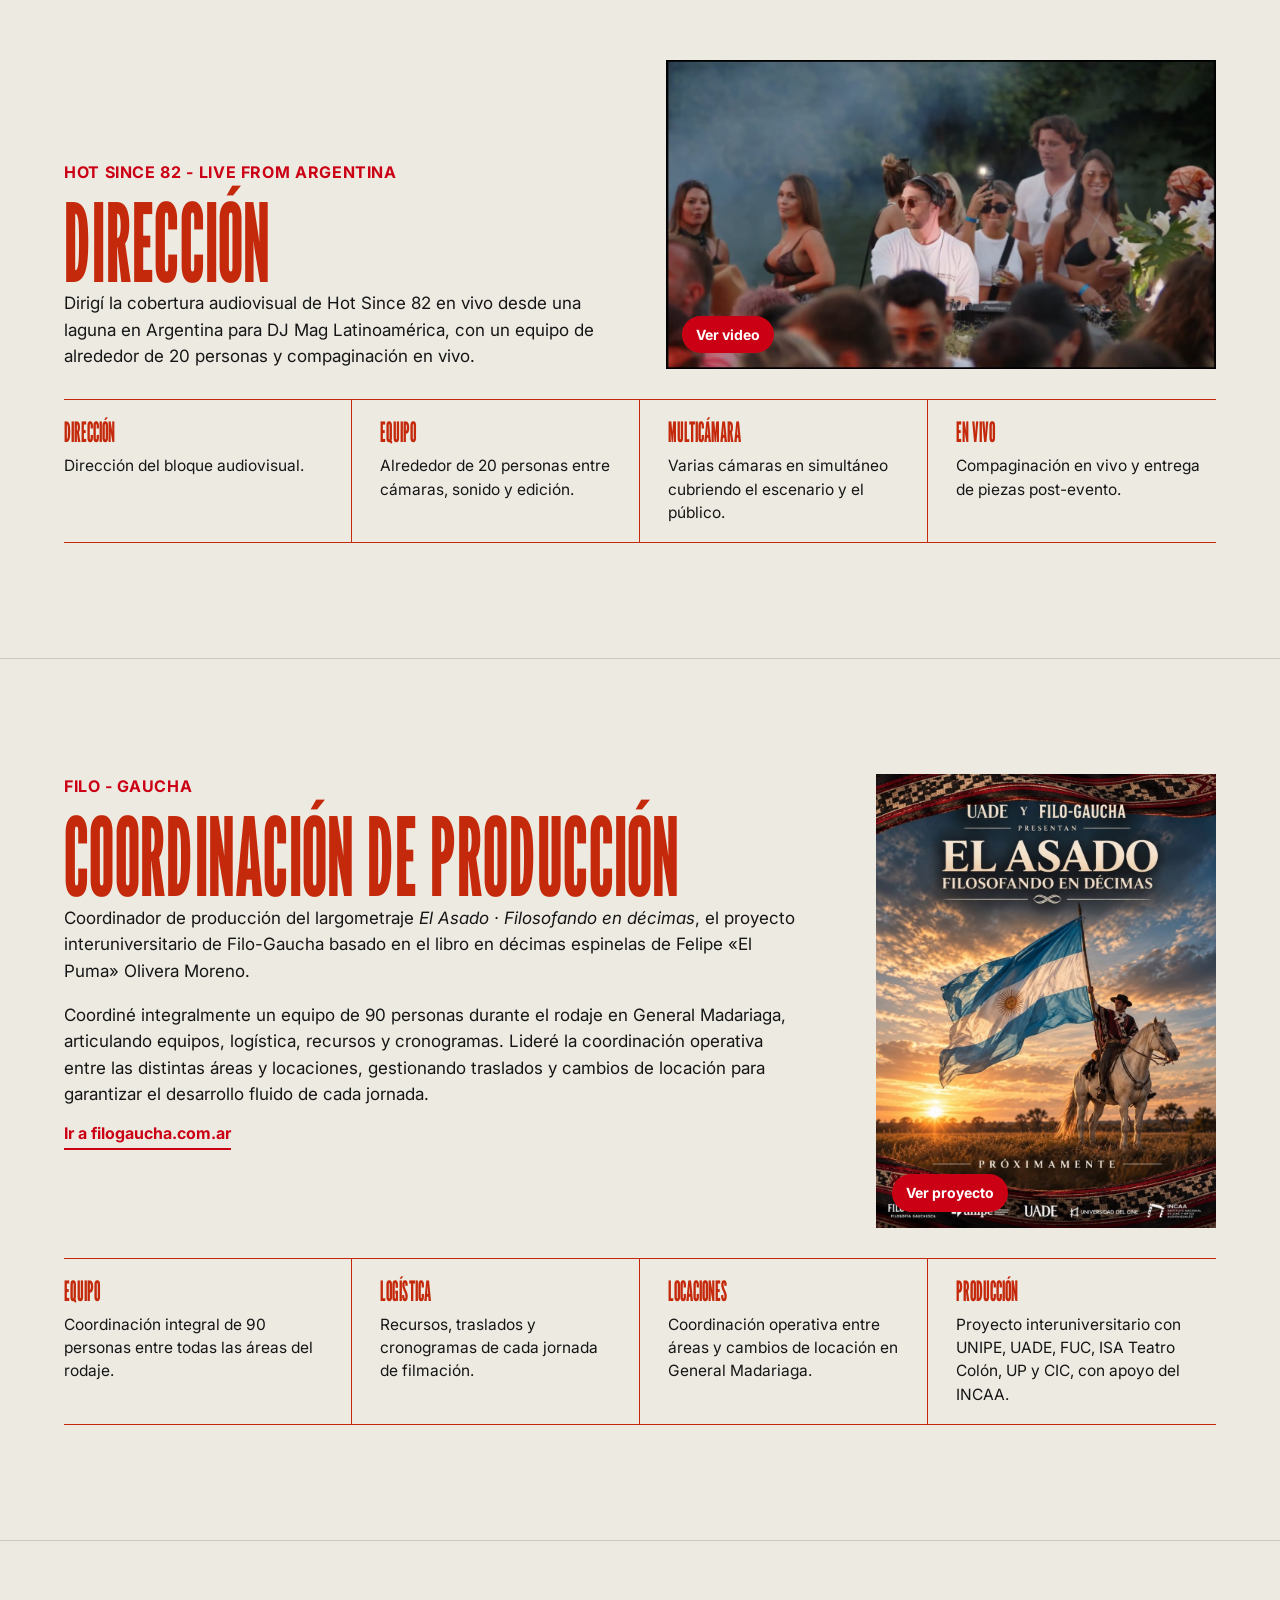
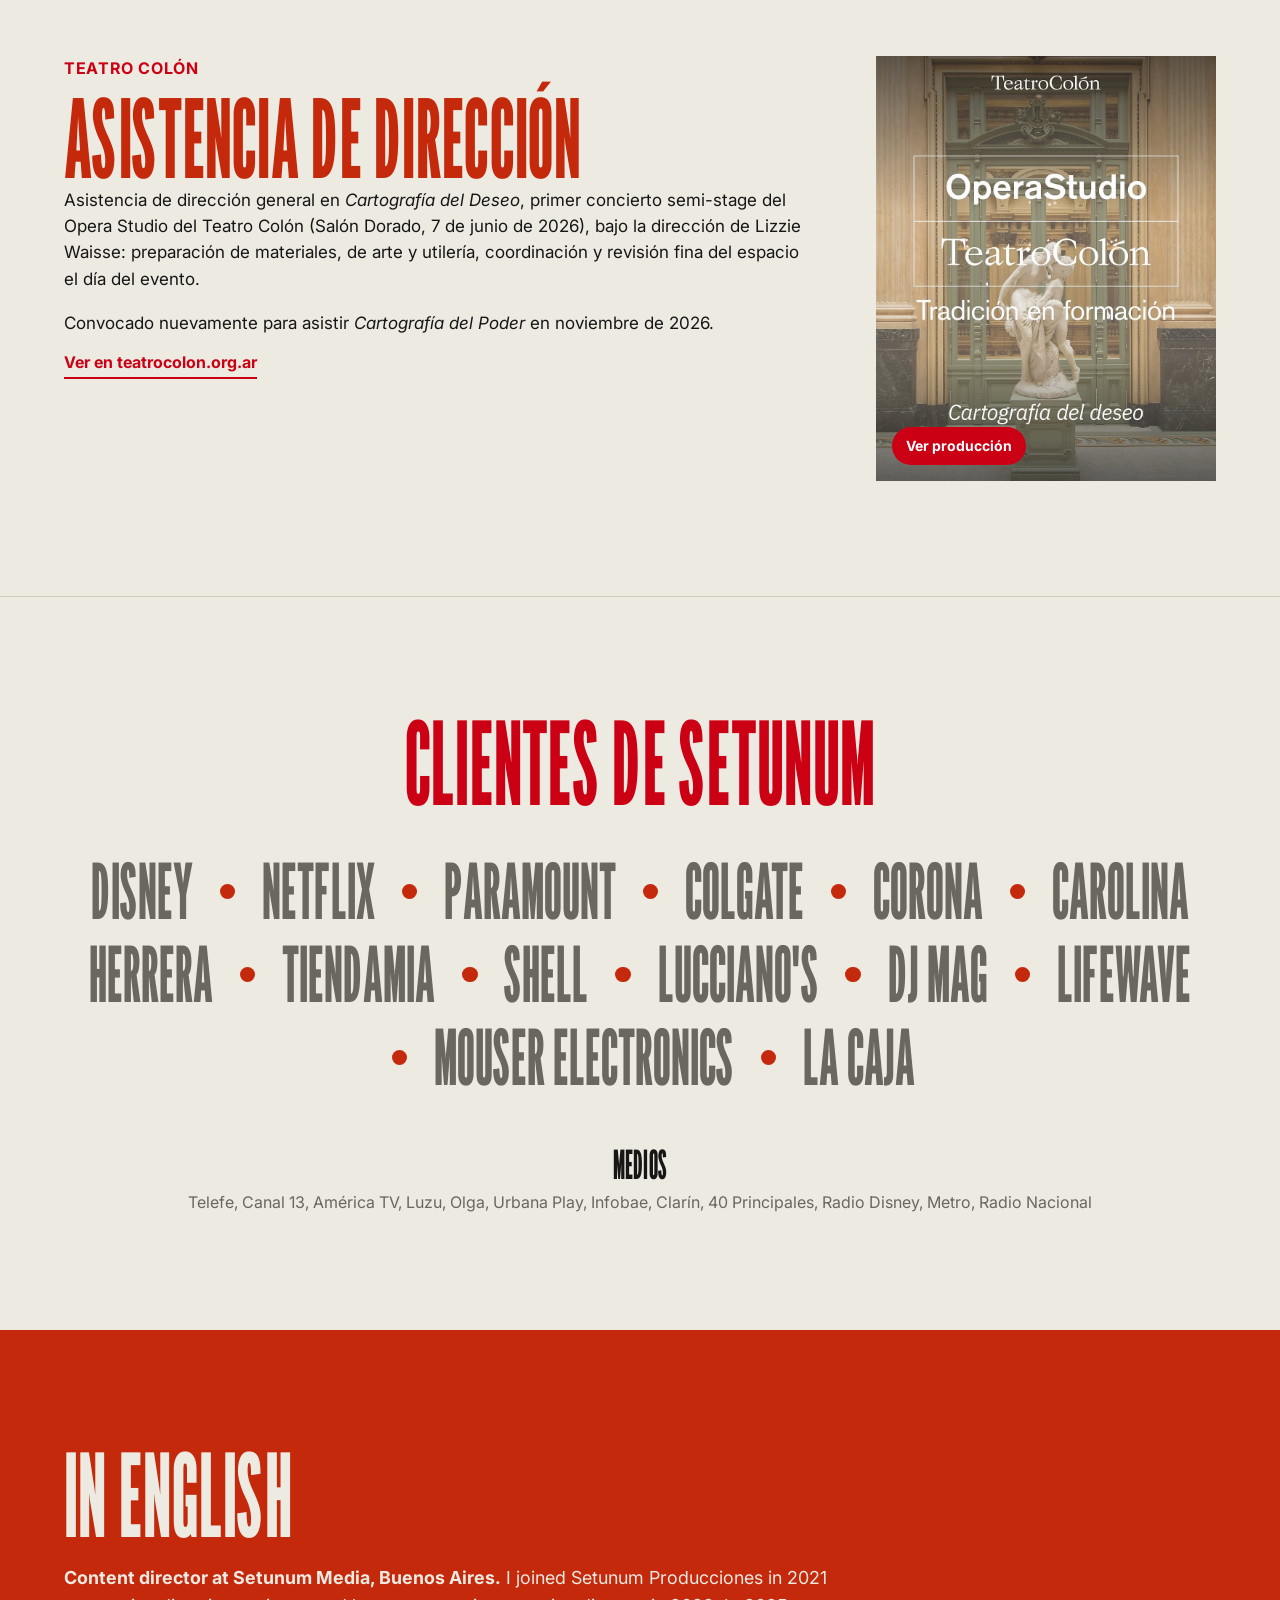
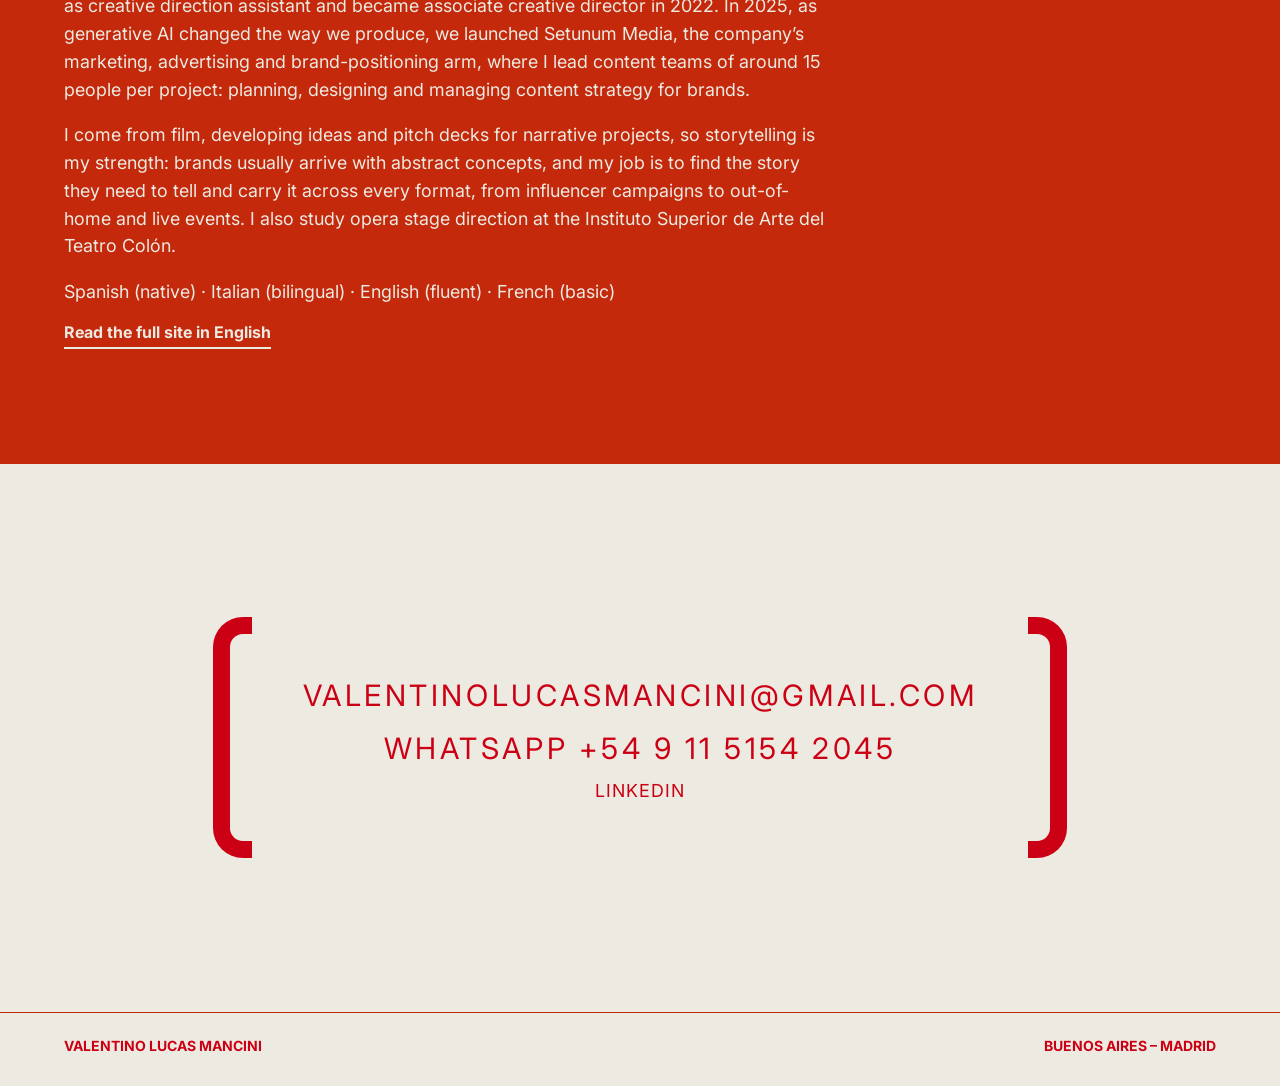
==== commit bd300da6: "Versión en inglés en /en/ y CSS compartido - en/index.html: traducción completa, mismos links, imáge" ====
--- a/index.html
+++ b/index.html
@@ -8,141 +8,7 @@
 <link rel="preconnect" href="https://fonts.googleapis.com">
 <link rel="preconnect" href="https://fonts.gstatic.com" crossorigin>
 <link href="https://fonts.googleapis.com/css2?family=League+Gothic:wdth@75..100&family=Inter:ital,wght@0,300..800;1,300..500&display=swap" rel="stylesheet">
-<style>
-:root{
-  --bg:#EDEAE2; --bg2:#E3E1DC; --ink:#161616; --muted:#6a6660; --line:#cfc9bd;
-  --red:#C4290B; --red2:#CC0014; --onred:#EDEAE2;
-  --display:"League Gothic","Oswald","Arial Narrow",Impact,sans-serif;
-  --body:"Inter",system-ui,-apple-system,"Segoe UI",Helvetica,Arial,sans-serif;
-  --pad:clamp(20px,5vw,72px);
-  box-sizing:border-box;
-  padding-top:env(safe-area-inset-top,0px);
-  padding-bottom:env(safe-area-inset-bottom,0px);
-}
-@media (prefers-color-scheme:dark){
-  :root:not([data-theme="light"]){
-    --bg:#141312; --bg2:#1c1a18; --ink:#EDEAE2; --muted:#a39d94; --line:#34302c;
-    --red:#E24A22; --red2:#F0473A;
-  }
-}
-:root[data-theme="dark"]{
-  --bg:#141312; --bg2:#1c1a18; --ink:#EDEAE2; --muted:#a39d94; --line:#34302c;
-  --red:#E24A22; --red2:#F0473A;
-}
-html{scroll-behavior:smooth;height:100%}
-*,*::before,*::after{box-sizing:border-box;margin:0;padding:0}
-body{background:var(--bg);color:var(--ink);font-family:var(--body);font-size:17px;line-height:1.55;-webkit-font-smoothing:antialiased}
-img{max-width:100%;display:block}
-a{color:inherit}
-a:focus-visible{outline:3px solid var(--red2);outline-offset:3px}
-.g{font-family:var(--display);font-variation-settings:"wdth" 75;font-weight:400;text-transform:uppercase;line-height:.88;color:var(--red);letter-spacing:.3px}
-.sr-only{position:absolute;width:1px;height:1px;padding:0;margin:-1px;overflow:hidden;clip:rect(0,0,0,0);white-space:nowrap;border:0}
-.lettering{line-height:0;font-size:0}
-.lettering img{width:100%;height:auto}
-
-/* hero */
-.hero{position:relative;background:#000;height:calc(100svh - 54px - env(safe-area-inset-top,0px));min-height:460px;display:flex;flex-direction:column;align-items:center;overflow:hidden;padding:clamp(22px,4vh,44px) clamp(12px,3vw,40px) clamp(18px,3vh,36px)}
-.hero .seats{position:absolute;left:0;right:0;bottom:0;width:100%;height:42%;object-fit:cover;object-position:top;opacity:.5;-webkit-mask-image:linear-gradient(to bottom,transparent,#000 60%);mask-image:linear-gradient(to bottom,transparent,#000 60%)}
-.role{position:relative;z-index:1;width:227px;height:20px;color:#EDEAE2;font-weight:700;font-size:clamp(12px,1.3vw,18px);letter-spacing:clamp(.12em,.9vw,.32em);text-transform:uppercase;text-align:center;margin-left:.32em}
-.role span{font-family:var(--body)}
-.hero-word{position:relative;z-index:1;width:192px;height:90px;object-fit:cover}
-.name{position:relative;z-index:1;flex:1;min-height:0;width:min(817px,100%);display:flex;flex-direction:column;justify-content:center;align-items:center;font-family:var(--display);font-variation-settings:"wdth" 75;font-weight:400;text-transform:uppercase;color:#D8331A;line-height:.84;text-align:center;letter-spacing:.005em}
-.name .ln{display:block;white-space:nowrap;font-size:clamp(90px,17vw,300px)}
-
-/* sobre mí */
-.intro{display:grid;grid-template-columns:1.1fr .9fr;gap:clamp(28px,5vw,80px);padding:clamp(56px,8vw,110px) var(--pad);max-width:1440px;margin:0 auto}
-.intro .head{display:flex;align-items:center;gap:clamp(18px,2.6vw,36px);flex-wrap:wrap}
-.pic{width:clamp(104px,10vw,148px);aspect-ratio:1;border-radius:50%;object-fit:cover;border:4px solid var(--red)}
-.about-title img{width:158px;height:58px;object-fit:cover}
-.intro .lead{font-size:clamp(18px,1.6vw,22px);line-height:1.5;margin-top:18px;max-width:58ch}
-.intro .lead:first-of-type{margin-top:24px}
-.facts{align-self:start}
-.facts h3{font-size:clamp(34px,3.4vw,46px);margin:0 0 8px}
-.facts .blk{margin-bottom:30px}
-.facts .blk:last-child{margin-bottom:0}
-.row{display:flex;justify-content:space-between;align-items:baseline;gap:18px;padding:8px 0;border-bottom:1.5px solid var(--red);font-size:16px}
-.row>div{min-width:0}
-.row span{color:var(--muted);white-space:nowrap}
-.tools{display:flex;flex-wrap:wrap;gap:8px;margin-top:6px}
-.tools span{border:1.5px solid var(--red);color:var(--ink);border-radius:999px;padding:4px 12px;font-size:14px}
-
-/* proceso */
-.story{background:#161616;color:#EDEAE2;padding:clamp(64px,9vw,120px) var(--pad)}
-.story h2{color:var(--red);font-size:clamp(70px,11vw,170px)}
-.story-word{width:540px;height:auto}
-.story .big{font-size:clamp(22px,2.3vw,32px);line-height:1.4;max-width:46ch;margin-top:26px;color:#EDEAE2}
-.steps{display:grid;grid-template-columns:repeat(4,1fr);gap:clamp(14px,2vw,28px);margin-top:36px}
-.step{border-top:1.5px solid var(--red);padding-top:14px}
-.step .n{font-family:var(--display);font-variation-settings:"wdth" 75;font-size:64px;line-height:.9;color:var(--red)}
-.step h4{font-size:19px;margin:6px 0;color:#EDEAE2}
-.step p{font-size:15.5px;color:#bdb8ae}
-
-/* divisor trabajos */
-.divider{position:relative;background:var(--red);overflow:hidden;padding:clamp(70px,11vw,150px) var(--pad)}
-
-/* casos */
-.wrap{max-width:1440px;margin:0 auto;position:relative;z-index:1}
-.cs{padding:clamp(64px,9vw,120px) var(--pad);border-bottom:1.5px solid var(--line)}
-.cs.alt{background:var(--bg2)}
-.cs .top{display:grid;grid-template-columns:1fr 1fr;gap:clamp(24px,4vw,64px);align-items:end}
-.cs .top.poster{grid-template-columns:1.35fr .65fr;align-items:start}
-.cs .top.poster .media{width:100%;max-width:340px;justify-self:end}
-.cs .client{font-weight:700;color:var(--red2);font-size:16px;letter-spacing:.04em;margin-bottom:10px}
-.cs h2{font-size:clamp(60px,8.5vw,128px)}
-.meta{font-size:15px;color:var(--muted);margin-top:12px;line-height:1.45}
-.meta b{color:var(--ink)}
-.watch{display:inline-block;margin-top:14px;font-weight:700;font-size:16px;color:var(--red2);text-decoration:none;border-bottom:2px solid var(--red2);padding-bottom:2px}
-.watch:hover{opacity:.75}
-.media{display:block;position:relative;overflow:hidden;background:#000}
-.media img{width:100%;height:100%;object-fit:cover;transition:transform .5s ease}
-a.media:hover img{transform:scale(1.03)}
-.play{position:absolute;left:16px;bottom:16px;background:var(--red2);color:#fff;font-weight:700;font-size:14px;padding:8px 14px;border-radius:999px}
-.three{display:grid;grid-template-columns:repeat(3,1fr);gap:clamp(14px,2vw,28px);margin-top:36px}
-.three .media{aspect-ratio:16/10}
-.fields{display:grid;grid-template-columns:repeat(5,1fr);gap:0;margin-top:36px;border-top:1.5px solid var(--red)}
-.fields.f4{grid-template-columns:repeat(4,1fr)}
-.fields.f3{grid-template-columns:repeat(3,1fr)}
-.fields>div{padding:18px 28px;border-right:1.5px solid var(--red);border-bottom:1.5px solid var(--red);font-size:15.5px;line-height:1.5}
-.fields>div:first-child{padding-left:0}
-.fields>div:last-child{border-right:none;padding-right:0}
-.fields h4{font-family:var(--display);font-variation-settings:"wdth" 75;font-weight:400;text-transform:uppercase;color:var(--red);font-size:28px;line-height:1;margin-bottom:8px}
-
-/* clientes */
-.clientes{padding:clamp(64px,9vw,120px) var(--pad);text-align:center}
-.clientes h2{font-size:clamp(60px,9vw,120px);color:var(--red2)}
-.cl{font-family:var(--display);font-variation-settings:"wdth" 75;text-transform:uppercase;font-size:clamp(40px,6vw,84px);line-height:1.08;color:var(--muted);margin-top:36px}
-.cl i{display:inline-block;width:.2em;height:.2em;border-radius:50%;background:var(--red);margin:0 .35em;vertical-align:middle;position:relative;top:-.08em}
-.medios{margin-top:48px}
-.medios h3{font-size:40px;color:var(--ink)}
-.medios p{color:var(--muted);margin-top:8px;font-size:16px}
-
-/* english */
-.en{background:var(--red);color:var(--onred);padding:clamp(64px,9vw,120px) var(--pad)}
-.en h2{color:var(--onred);font-size:clamp(64px,9vw,130px)}
-.en p{max-width:70ch;font-size:clamp(17px,1.4vw,20px);margin-top:18px}
-
-/* contacto */
-.contacto{padding:clamp(80px,12vw,160px) var(--pad);display:flex;justify-content:center}
-.brk{position:relative;padding:clamp(28px,4vw,56px) clamp(40px,7vw,110px);text-align:center;color:var(--red2)}
-.brk::before,.brk::after{content:"";position:absolute;top:0;bottom:0;width:clamp(26px,3vw,46px);border:clamp(10px,1.4vw,20px) solid var(--red2)}
-.brk::before{left:0;border-right:none;border-radius:30px 0 0 30px}
-.brk::after{right:0;border-left:none;border-radius:0 30px 30px 0}
-.brk a{text-decoration:none;display:block;font-size:clamp(16px,2.3vw,32px);letter-spacing:.12em;line-height:1.8;word-break:break-word}
-.brk a:hover{text-decoration:underline}
-.brk .small{font-size:clamp(13px,1.4vw,19px);letter-spacing:.06em}
-.brk .nw{white-space:nowrap}
-footer{display:flex;justify-content:space-between;gap:12px;padding:22px var(--pad) 30px;font-weight:700;font-size:14px;color:var(--red2);border-top:1.5px solid var(--red)}
-
-@media (max-width:860px){
-  .intro,.cs .top,.cs .top.poster{grid-template-columns:1fr}
-  .cs .top.poster .media{justify-self:start}
-  .three{grid-template-columns:1fr}
-  .steps{grid-template-columns:1fr 1fr}
-  .fields,.fields.f4,.fields.f3{grid-template-columns:1fr}
-  .fields>div,.fields>div:first-child,.fields>div:last-child{padding:18px 0;border-right:none}
-}
-@media (prefers-reduced-motion:reduce){html{scroll-behavior:auto}.media img{transition:none}}
-</style>
+<link rel="stylesheet" href="styles.css">
 </head>
 <body>
 <header class="hero" id="top">
@@ -348,6 +214,7 @@
     <p><b>Content director at Setunum Media, Buenos Aires.</b> I joined Setunum Producciones in 2021 as creative direction assistant and became associate creative director in 2022. In 2025, as generative AI changed the way we produce, we launched Setunum Media, the company’s marketing, advertising and brand-positioning arm, where I lead content teams of around 15 people per project: planning, designing and managing content strategy for brands.</p>
     <p>I come from film, developing ideas and pitch decks for narrative projects, so storytelling is my strength: brands usually arrive with abstract concepts, and my job is to find the story they need to tell and carry it across every format, from influencer campaigns to out-of-home and live events. I also study opera stage direction at the Instituto Superior de Arte del Teatro Colón.</p>
     <p>Spanish (native) · Italian (bilingual) · English (fluent) · French (basic)</p>
+    <a class="watch" href="en/">Read the full site in English</a>
   </div>
 </section>
 
--- a/styles.css
+++ b/styles.css
@@ -0,0 +1,140 @@
+:root{
+  --bg:#EDEAE2; --bg2:#E3E1DC; --ink:#161616; --muted:#6a6660; --line:#cfc9bd;
+  --red:#C4290B; --red2:#CC0014; --onred:#EDEAE2;
+  --display:"League Gothic","Oswald","Arial Narrow",Impact,sans-serif;
+  --body:"Inter",system-ui,-apple-system,"Segoe UI",Helvetica,Arial,sans-serif;
+  --pad:clamp(20px,5vw,72px);
+  box-sizing:border-box;
+  padding-top:env(safe-area-inset-top,0px);
+  padding-bottom:env(safe-area-inset-bottom,0px);
+}
+@media (prefers-color-scheme:dark){
+  :root:not([data-theme="light"]){
+    --bg:#141312; --bg2:#1c1a18; --ink:#EDEAE2; --muted:#a39d94; --line:#34302c;
+    --red:#E24A22; --red2:#F0473A;
+  }
+}
+:root[data-theme="dark"]{
+  --bg:#141312; --bg2:#1c1a18; --ink:#EDEAE2; --muted:#a39d94; --line:#34302c;
+  --red:#E24A22; --red2:#F0473A;
+}
+html{scroll-behavior:smooth;height:100%}
+*,*::before,*::after{box-sizing:border-box;margin:0;padding:0}
+body{background:var(--bg);color:var(--ink);font-family:var(--body);font-size:17px;line-height:1.55;-webkit-font-smoothing:antialiased}
+img{max-width:100%;display:block}
+a{color:inherit}
+a:focus-visible{outline:3px solid var(--red2);outline-offset:3px}
+.g{font-family:var(--display);font-variation-settings:"wdth" 75;font-weight:400;text-transform:uppercase;line-height:.88;color:var(--red);letter-spacing:.3px}
+.sr-only{position:absolute;width:1px;height:1px;padding:0;margin:-1px;overflow:hidden;clip:rect(0,0,0,0);white-space:nowrap;border:0}
+.lettering{line-height:0;font-size:0}
+.lettering img{width:100%;height:auto}
+
+/* hero */
+.hero{position:relative;background:#000;height:calc(100svh - 54px - env(safe-area-inset-top,0px));min-height:460px;display:flex;flex-direction:column;align-items:center;overflow:hidden;padding:clamp(22px,4vh,44px) clamp(12px,3vw,40px) clamp(18px,3vh,36px)}
+.hero .seats{position:absolute;left:0;right:0;bottom:0;width:100%;height:42%;object-fit:cover;object-position:top;opacity:.5;-webkit-mask-image:linear-gradient(to bottom,transparent,#000 60%);mask-image:linear-gradient(to bottom,transparent,#000 60%)}
+.role{position:relative;z-index:1;width:227px;height:20px;color:#EDEAE2;font-weight:700;font-size:clamp(12px,1.3vw,18px);letter-spacing:clamp(.12em,.9vw,.32em);text-transform:uppercase;text-align:center;margin-left:.32em}
+.role span{font-family:var(--body)}
+.hero-word{position:relative;z-index:1;width:192px;height:90px;object-fit:cover}
+.name{position:relative;z-index:1;flex:1;min-height:0;width:min(817px,100%);display:flex;flex-direction:column;justify-content:center;align-items:center;font-family:var(--display);font-variation-settings:"wdth" 75;font-weight:400;text-transform:uppercase;color:#D8331A;line-height:.84;text-align:center;letter-spacing:.005em}
+.name .ln{display:block;white-space:nowrap;font-size:clamp(90px,17vw,300px)}
+
+/* sobre mí */
+.intro{display:grid;grid-template-columns:1.1fr .9fr;gap:clamp(28px,5vw,80px);padding:clamp(56px,8vw,110px) var(--pad);max-width:1440px;margin:0 auto}
+.intro .head{display:flex;align-items:center;gap:clamp(18px,2.6vw,36px);flex-wrap:wrap}
+.pic{width:clamp(104px,10vw,148px);aspect-ratio:1;border-radius:50%;object-fit:cover;border:4px solid var(--red)}
+.about-title img{width:158px;height:58px;object-fit:cover}
+.intro .lead{font-size:clamp(18px,1.6vw,22px);line-height:1.5;margin-top:18px;max-width:58ch}
+.intro .lead:first-of-type{margin-top:24px}
+.facts{align-self:start}
+.facts h3{font-size:clamp(34px,3.4vw,46px);margin:0 0 8px}
+.facts .blk{margin-bottom:30px}
+.facts .blk:last-child{margin-bottom:0}
+.row{display:flex;justify-content:space-between;align-items:baseline;gap:18px;padding:8px 0;border-bottom:1.5px solid var(--red);font-size:16px}
+.row>div{min-width:0}
+.row span{color:var(--muted);white-space:nowrap}
+.tools{display:flex;flex-wrap:wrap;gap:8px;margin-top:6px}
+.tools span{border:1.5px solid var(--red);color:var(--ink);border-radius:999px;padding:4px 12px;font-size:14px}
+
+/* proceso */
+.story{background:#161616;color:#EDEAE2;padding:clamp(64px,9vw,120px) var(--pad)}
+.story h2{color:var(--red);font-size:clamp(70px,11vw,170px)}
+.story-word{width:540px;height:auto}
+.story .big{font-size:clamp(22px,2.3vw,32px);line-height:1.4;max-width:46ch;margin-top:26px;color:#EDEAE2}
+.steps{display:grid;grid-template-columns:repeat(4,1fr);gap:clamp(14px,2vw,28px);margin-top:36px}
+.step{border-top:1.5px solid var(--red);padding-top:14px}
+.step .n{font-family:var(--display);font-variation-settings:"wdth" 75;font-size:64px;line-height:.9;color:var(--red)}
+.step h4{font-size:19px;margin:6px 0;color:#EDEAE2}
+.step p{font-size:15.5px;color:#bdb8ae}
+
+/* divisor trabajos */
+.divider{position:relative;background:var(--red);overflow:hidden;padding:clamp(70px,11vw,150px) var(--pad)}
+
+/* casos */
+.wrap{max-width:1440px;margin:0 auto;position:relative;z-index:1}
+.cs{padding:clamp(64px,9vw,120px) var(--pad);border-bottom:1.5px solid var(--line)}
+.cs.alt{background:var(--bg2)}
+.cs .top{display:grid;grid-template-columns:1fr 1fr;gap:clamp(24px,4vw,64px);align-items:end}
+.cs .top.poster{grid-template-columns:1.35fr .65fr;align-items:start}
+.cs .top.poster .media{width:100%;max-width:340px;justify-self:end}
+.cs .client{font-weight:700;color:var(--red2);font-size:16px;letter-spacing:.04em;margin-bottom:10px}
+.cs h2{font-size:clamp(60px,8.5vw,128px)}
+.meta{font-size:15px;color:var(--muted);margin-top:12px;line-height:1.45}
+.meta b{color:var(--ink)}
+.watch{display:inline-block;margin-top:14px;font-weight:700;font-size:16px;color:var(--red2);text-decoration:none;border-bottom:2px solid var(--red2);padding-bottom:2px}
+.watch:hover{opacity:.75}
+.media{display:block;position:relative;overflow:hidden;background:#000}
+.media img{width:100%;height:100%;object-fit:cover;transition:transform .5s ease}
+a.media:hover img{transform:scale(1.03)}
+.play{position:absolute;left:16px;bottom:16px;background:var(--red2);color:#fff;font-weight:700;font-size:14px;padding:8px 14px;border-radius:999px}
+.three{display:grid;grid-template-columns:repeat(3,1fr);gap:clamp(14px,2vw,28px);margin-top:36px}
+.three .media{aspect-ratio:16/10}
+.fields{display:grid;grid-template-columns:repeat(5,1fr);gap:0;margin-top:36px;border-top:1.5px solid var(--red)}
+.fields.f4{grid-template-columns:repeat(4,1fr)}
+.fields.f3{grid-template-columns:repeat(3,1fr)}
+.fields>div{padding:18px 28px;border-right:1.5px solid var(--red);border-bottom:1.5px solid var(--red);font-size:15.5px;line-height:1.5}
+.fields>div:first-child{padding-left:0}
+.fields>div:last-child{border-right:none;padding-right:0}
+.fields h4{font-family:var(--display);font-variation-settings:"wdth" 75;font-weight:400;text-transform:uppercase;color:var(--red);font-size:28px;line-height:1;margin-bottom:8px}
+
+/* clientes */
+.clientes{padding:clamp(64px,9vw,120px) var(--pad);text-align:center}
+.clientes h2{font-size:clamp(60px,9vw,120px);color:var(--red2)}
+.cl{font-family:var(--display);font-variation-settings:"wdth" 75;text-transform:uppercase;font-size:clamp(40px,6vw,84px);line-height:1.08;color:var(--muted);margin-top:36px}
+.cl i{display:inline-block;width:.2em;height:.2em;border-radius:50%;background:var(--red);margin:0 .35em;vertical-align:middle;position:relative;top:-.08em}
+.medios{margin-top:48px}
+.medios h3{font-size:40px;color:var(--ink)}
+.medios p{color:var(--muted);margin-top:8px;font-size:16px}
+
+/* english */
+.en{background:var(--red);color:var(--onred);padding:clamp(64px,9vw,120px) var(--pad)}
+.en h2{color:var(--onred);font-size:clamp(64px,9vw,130px)}
+.en p{max-width:70ch;font-size:clamp(17px,1.4vw,20px);margin-top:18px}
+
+/* contacto */
+.contacto{padding:clamp(80px,12vw,160px) var(--pad);display:flex;justify-content:center}
+.brk{position:relative;padding:clamp(28px,4vw,56px) clamp(40px,7vw,110px);text-align:center;color:var(--red2)}
+.brk::before,.brk::after{content:"";position:absolute;top:0;bottom:0;width:clamp(26px,3vw,46px);border:clamp(10px,1.4vw,20px) solid var(--red2)}
+.brk::before{left:0;border-right:none;border-radius:30px 0 0 30px}
+.brk::after{right:0;border-left:none;border-radius:0 30px 30px 0}
+.brk a{text-decoration:none;display:block;font-size:clamp(16px,2.3vw,32px);letter-spacing:.12em;line-height:1.8;word-break:break-word}
+.brk a:hover{text-decoration:underline}
+.brk .small{font-size:clamp(13px,1.4vw,19px);letter-spacing:.06em}
+.brk .nw{white-space:nowrap}
+footer{display:flex;justify-content:space-between;gap:12px;padding:22px var(--pad) 30px;font-weight:700;font-size:14px;color:var(--red2);border-top:1.5px solid var(--red)}
+
+@media (max-width:860px){
+  .intro,.cs .top,.cs .top.poster{grid-template-columns:1fr}
+  .cs .top.poster .media{justify-self:start}
+  .three{grid-template-columns:1fr}
+  .steps{grid-template-columns:1fr 1fr}
+  .fields,.fields.f4,.fields.f3{grid-template-columns:1fr}
+  .fields>div,.fields>div:first-child,.fields>div:last-child{padding:18px 0;border-right:none}
+}
+@media (prefers-reduced-motion:reduce){html{scroll-behavior:auto}.media img{transition:none}}
+
+/* enlaces sobre fondo rojo */
+.en .watch{color:var(--onred);border-color:var(--onred)}
+
+/* títulos con letras en inglés: otra proporción, misma caja que la versión en español */
+.hero-word.hero-word-en{height:auto;margin-top:33px}
+.about-title-en img{width:auto;height:58px}
